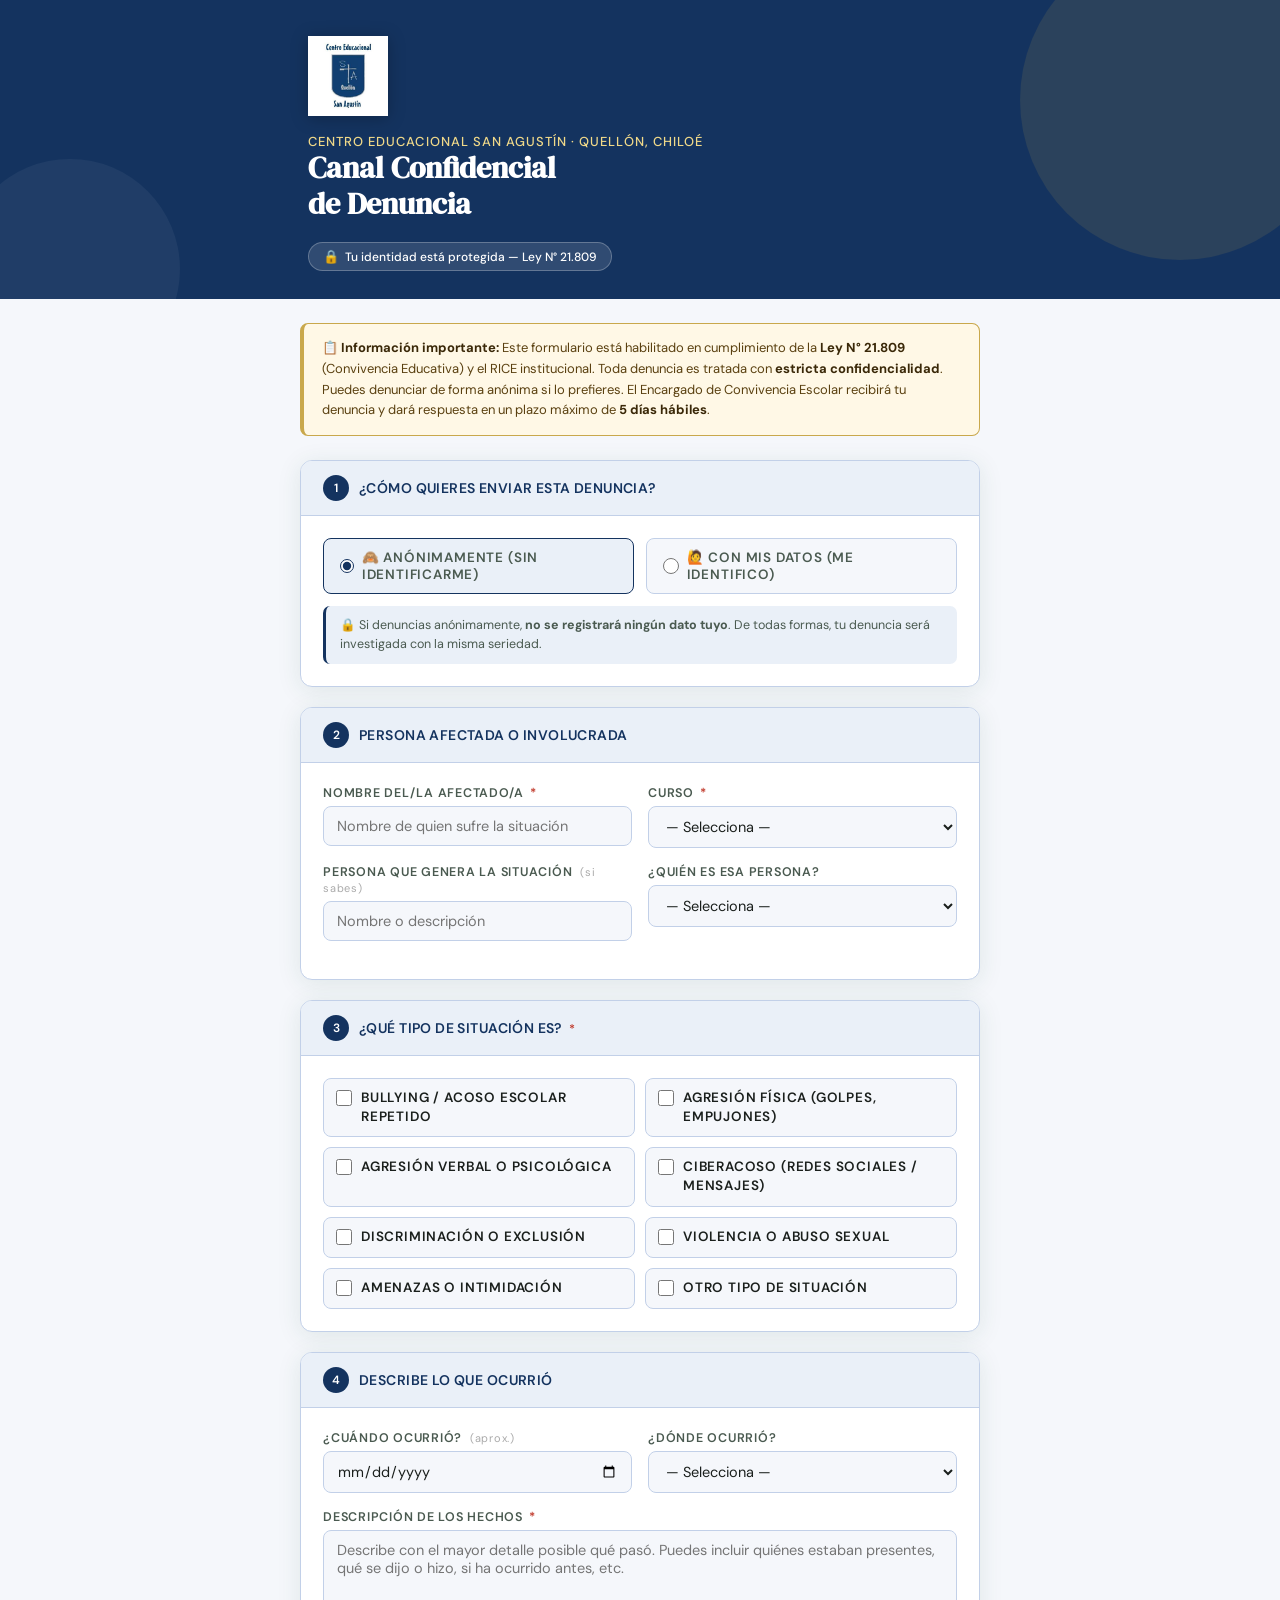
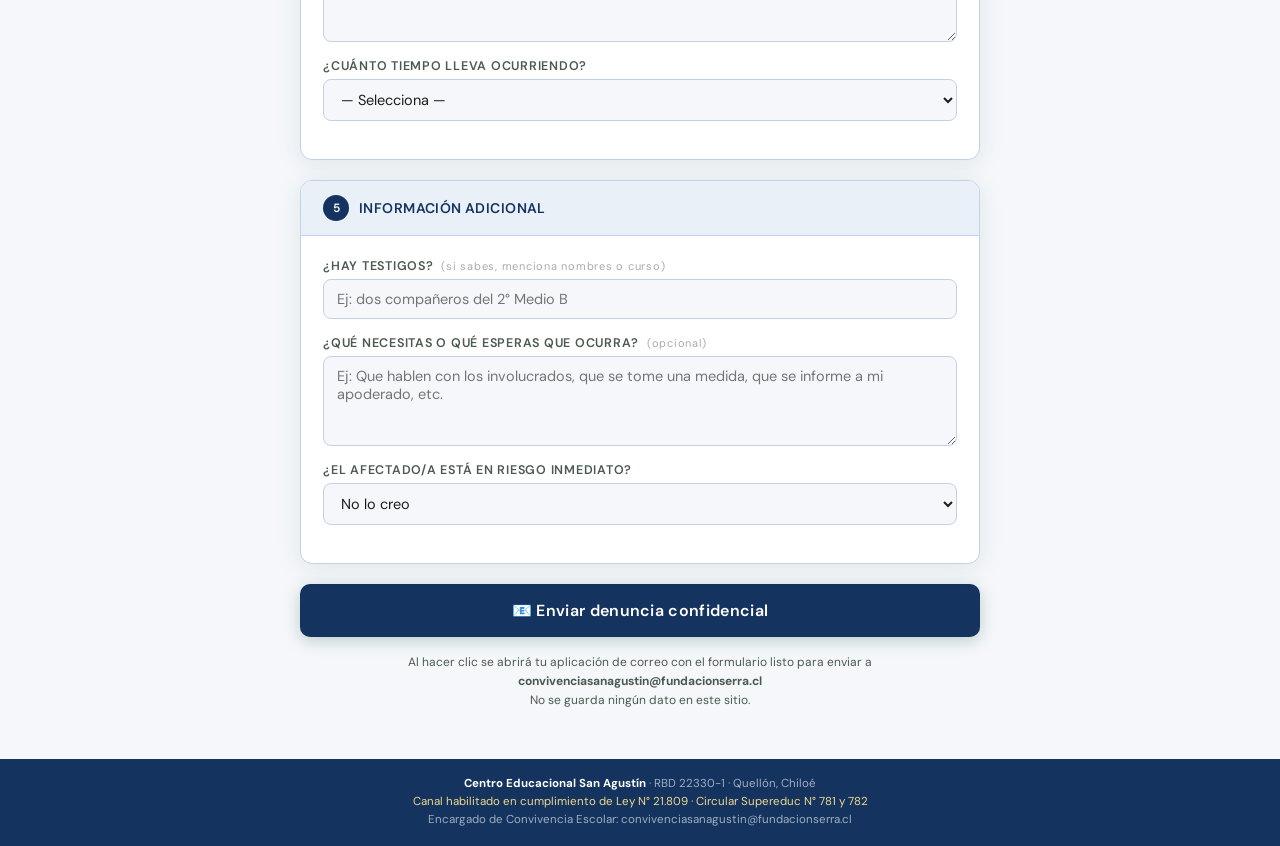
==== index.html @ ee1d260d "Rename canal denuncia sanagustin.html to index.html" ====
<!DOCTYPE html>
<html lang="es">
<head>
<meta charset="UTF-8">
<meta name="viewport" content="width=device-width, initial-scale=1.0">
<title>Canal Confidencial de Denuncia — C.E. San Agustín</title>
<link href="https://fonts.googleapis.com/css2?family=DM+Serif+Display:ital@0;1&family=DM+Sans:wght@300;400;500;600&display=swap" rel="stylesheet">
<style>
  :root {
    --verde: #14335f;
    --verde-claro: #1e4a85;
    --verde-suave: #eaf0f8;
    --dorado: #c9a84c;
    --dorado-claro: #f0d989;
    --texto: #1a1f1c;
    --texto-suave: #4a5a50;
    --borde: #c2d0e8;
    --fondo: #f5f7fb;
    --blanco: #ffffff;
    --rojo: #c0392b;
    --sombra: 0 4px 24px rgba(26,92,56,0.10);
  }

  *, *::before, *::after { box-sizing: border-box; margin: 0; padding: 0; }

  body {
    font-family: 'DM Sans', sans-serif;
    background: var(--fondo);
    color: var(--texto);
    min-height: 100vh;
    display: flex;
    flex-direction: column;
    align-items: center;
  }

  /* HEADER */
  .header {
    width: 100%;
    background: var(--verde);
    padding: 0;
    position: relative;
    overflow: hidden;
  }
  .header::before {
    content: '';
    position: absolute;
    right: -60px; top: -60px;
    width: 320px; height: 320px;
    border-radius: 50%;
    background: rgba(201,168,76,0.12);
    pointer-events: none;
  }
  .header::after {
    content: '';
    position: absolute;
    left: -40px; bottom: -80px;
    width: 220px; height: 220px;
    border-radius: 50%;
    background: rgba(255,255,255,0.05);
    pointer-events: none;
  }
  .header-inner {
    max-width: 720px;
    margin: 0 auto;
    padding: 36px 28px 28px;
    position: relative;
    z-index: 1;
  }

  .header h1 {
    font-family: 'DM Serif Display', serif;
    font-size: clamp(22px, 4vw, 30px);
    color: var(--blanco);
    line-height: 1.2;
    margin-bottom: 6px;
  }
  .header .subtitulo {
    color: var(--dorado-claro);
    font-size: 13px;
    font-weight: 500;
    letter-spacing: 0.08em;
    text-transform: uppercase;
  }
  .badge-confidencial {
    display: inline-flex;
    align-items: center;
    gap: 6px;
    background: rgba(255,255,255,0.12);
    border: 1px solid rgba(255,255,255,0.25);
    border-radius: 20px;
    padding: 5px 14px;
    font-size: 12px;
    color: var(--blanco);
    margin-top: 14px;
    font-weight: 500;
  }
  .badge-confidencial::before { content: '🔒'; font-size: 13px; }

  /* AVISO LEGAL */
  .aviso {
    max-width: 720px;
    width: 100%;
    margin: 24px auto 0;
    padding: 0 20px;
  }
  .aviso-box {
    background: #fff8e6;
    border: 1px solid var(--dorado);
    border-left: 4px solid var(--dorado);
    border-radius: 8px;
    padding: 14px 18px;
    font-size: 13px;
    color: #5a4010;
    line-height: 1.6;
  }
  .aviso-box strong { color: #3a2808; }

  /* FORM CONTAINER */
  .form-wrap {
    max-width: 720px;
    width: 100%;
    margin: 24px auto 48px;
    padding: 0 20px;
  }

  .section-card {
    background: var(--blanco);
    border-radius: 12px;
    border: 1px solid var(--borde);
    box-shadow: var(--sombra);
    margin-bottom: 20px;
    overflow: hidden;
    animation: fadeUp 0.4s ease both;
  }
  .section-card:nth-child(2) { animation-delay: 0.07s; }
  .section-card:nth-child(3) { animation-delay: 0.14s; }
  .section-card:nth-child(4) { animation-delay: 0.21s; }
  .section-card:nth-child(5) { animation-delay: 0.28s; }

  @keyframes fadeUp {
    from { opacity: 0; transform: translateY(16px); }
    to   { opacity: 1; transform: translateY(0); }
  }

  .section-header {
    background: var(--verde-suave);
    border-bottom: 1px solid var(--borde);
    padding: 14px 22px;
    display: flex;
    align-items: center;
    gap: 10px;
  }
  .section-num {
    width: 26px; height: 26px;
    background: var(--verde);
    color: white;
    border-radius: 50%;
    display: flex; align-items: center; justify-content: center;
    font-size: 12px;
    font-weight: 600;
    flex-shrink: 0;
  }
  .section-title {
    font-weight: 600;
    font-size: 14px;
    color: var(--verde);
    letter-spacing: 0.03em;
    text-transform: uppercase;
  }

  .section-body { padding: 22px; }

  .field-row {
    display: grid;
    grid-template-columns: 1fr 1fr;
    gap: 16px;
    margin-bottom: 16px;
  }
  .field-row.full { grid-template-columns: 1fr; }
  @media (max-width: 520px) {
    .field-row { grid-template-columns: 1fr; }
  }

  .field { display: flex; flex-direction: column; gap: 5px; }

  label {
    font-size: 12.5px;
    font-weight: 600;
    color: var(--texto-suave);
    text-transform: uppercase;
    letter-spacing: 0.06em;
  }
  label .req { color: var(--rojo); margin-left: 2px; }
  label .opc { color: #aaa; font-weight: 400; text-transform: none; font-size: 11px; margin-left: 4px; }

  input[type="text"],
  input[type="date"],
  select,
  textarea {
    font-family: 'DM Sans', sans-serif;
    font-size: 14.5px;
    border: 1.5px solid var(--borde);
    border-radius: 8px;
    padding: 10px 13px;
    color: var(--texto);
    background: var(--fondo);
    transition: border-color 0.2s, box-shadow 0.2s;
    outline: none;
    width: 100%;
  }
  input:focus, select:focus, textarea:focus {
    border-color: var(--verde-claro);
    box-shadow: 0 0 0 3px rgba(45,138,88,0.12);
    background: var(--blanco);
  }
  textarea { resize: vertical; min-height: 90px; }

  /* Checkboxes de tipo acoso */
  .check-grid {
    display: grid;
    grid-template-columns: 1fr 1fr;
    gap: 10px;
  }
  @media (max-width: 480px) { .check-grid { grid-template-columns: 1fr; } }

  .check-item {
    display: flex;
    align-items: flex-start;
    gap: 9px;
    cursor: pointer;
    background: var(--fondo);
    border: 1.5px solid var(--borde);
    border-radius: 8px;
    padding: 10px 12px;
    transition: border-color 0.2s, background 0.2s;
    font-size: 13.5px;
    color: var(--texto);
    line-height: 1.4;
  }
  .check-item:hover { border-color: var(--verde-claro); background: var(--verde-suave); }
  .check-item input[type="checkbox"] {
    width: 16px; height: 16px;
    margin-top: 1px;
    accent-color: var(--verde);
    flex-shrink: 0;
    cursor: pointer;
    border: none;
    padding: 0;
    background: none;
  }
  .check-item.checked {
    border-color: var(--verde);
    background: var(--verde-suave);
  }

  /* Radio buttons anonimato */
  .radio-group { display: flex; gap: 12px; flex-wrap: wrap; }
  .radio-item {
    display: flex; align-items: center; gap: 8px;
    cursor: pointer;
    background: var(--fondo);
    border: 1.5px solid var(--borde);
    border-radius: 8px;
    padding: 10px 16px;
    font-size: 13.5px;
    transition: all 0.2s;
    flex: 1; min-width: 140px;
  }
  .radio-item:hover { border-color: var(--verde-claro); background: var(--verde-suave); }
  .radio-item input[type="radio"] {
    accent-color: var(--verde);
    width: 16px; height: 16px;
    cursor: pointer;
    border: none; padding: 0; background: none;
  }
  .radio-item.selected { border-color: var(--verde); background: var(--verde-suave); }

  /* Campos opcionales denunciante */
  #bloque-identidad {
    overflow: hidden;
    transition: max-height 0.35s ease, opacity 0.3s;
    max-height: 0;
    opacity: 0;
  }
  #bloque-identidad.visible {
    max-height: 300px;
    opacity: 1;
  }

  /* Nota anonimato */
  .nota-anonimo {
    font-size: 12.5px;
    color: var(--texto-suave);
    background: var(--verde-suave);
    border-radius: 7px;
    padding: 10px 14px;
    margin-top: 12px;
    line-height: 1.5;
    border-left: 3px solid var(--verde);
  }

  /* BOTÓN ENVIAR */
  .btn-enviar {
    width: 100%;
    background: var(--verde);
    color: var(--blanco);
    border: none;
    border-radius: 10px;
    padding: 16px 24px;
    font-family: 'DM Sans', sans-serif;
    font-size: 16px;
    font-weight: 600;
    cursor: pointer;
    display: flex;
    align-items: center;
    justify-content: center;
    gap: 10px;
    transition: background 0.2s, transform 0.1s, box-shadow 0.2s;
    box-shadow: 0 4px 16px rgba(26,92,56,0.25);
    letter-spacing: 0.02em;
    margin-bottom: 16px;
  }
  .btn-enviar:hover {
    background: var(--verde-claro);
    box-shadow: 0 6px 20px rgba(26,92,56,0.35);
    transform: translateY(-1px);
  }
  .btn-enviar:active { transform: translateY(0); }

  .nota-envio {
    font-size: 12px;
    color: var(--texto-suave);
    text-align: center;
    line-height: 1.6;
    padding: 0 8px;
  }

  /* CONFIRMACIÓN */
  #confirmacion {
    display: none;
    background: var(--blanco);
    border-radius: 12px;
    border: 1px solid var(--borde);
    box-shadow: var(--sombra);
    padding: 36px 28px;
    text-align: center;
    margin-bottom: 20px;
  }
  #confirmacion .icono-ok {
    font-size: 48px;
    margin-bottom: 16px;
    display: block;
  }
  #confirmacion h2 {
    font-family: 'DM Serif Display', serif;
    font-size: 22px;
    color: var(--verde);
    margin-bottom: 10px;
  }
  #confirmacion p {
    font-size: 14px;
    color: var(--texto-suave);
    line-height: 1.7;
    max-width: 480px;
    margin: 0 auto 20px;
  }
  .btn-nueva {
    background: var(--verde-suave);
    color: var(--verde);
    border: 1.5px solid var(--verde);
    border-radius: 8px;
    padding: 10px 24px;
    font-family: 'DM Sans', sans-serif;
    font-size: 14px;
    font-weight: 600;
    cursor: pointer;
    transition: all 0.2s;
  }
  .btn-nueva:hover { background: var(--verde); color: white; }

  /* FOOTER */
  footer {
    width: 100%;
    background: var(--verde);
    color: rgba(255,255,255,0.6);
    font-size: 11.5px;
    text-align: center;
    padding: 16px 20px;
    line-height: 1.6;
    margin-top: auto;
  }
  footer span { color: var(--dorado-claro); }

  /* ERROR inline */
  .error-msg {
    font-size: 12px;
    color: var(--rojo);
    margin-top: 3px;
    display: none;
  }
  .field.invalid input,
  .field.invalid textarea,
  .field.invalid select {
    border-color: var(--rojo);
  }
  .field.invalid .error-msg { display: block; }
</style>
</head>
<body>

<!-- HEADER -->
<header class="header">
  <div class="header-inner">
    <img src="[data-uri]" alt="Logo C.E. San Agustín" style="width:80px;height:80px;object-fit:contain;margin-bottom:12px;filter:drop-shadow(0 2px 8px rgba(0,0,0,0.25));">
    <div class="subtitulo">Centro Educacional San Agustín · Quellón, Chiloé</div>
    <h1>Canal Confidencial<br>de Denuncia</h1>
    <div class="badge-confidencial">Tu identidad está protegida — Ley N° 21.809</div>
  </div>
</header>

<!-- AVISO LEGAL -->
<div class="aviso">
  <div class="aviso-box">
    <strong>📋 Información importante:</strong> Este formulario está habilitado en cumplimiento de la <strong>Ley N° 21.809</strong> (Convivencia Educativa) y el RICE institucional. Toda denuncia es tratada con <strong>estricta confidencialidad</strong>. Puedes denunciar de forma anónima si lo prefieres. El Encargado de Convivencia Escolar recibirá tu denuncia y dará respuesta en un plazo máximo de <strong>5 días hábiles</strong>.
  </div>
</div>

<!-- FORMULARIO -->
<div class="form-wrap">
  <div id="formulario-container">

    <!-- SECCIÓN 1: ¿QUIÉN REPORTA? -->
    <div class="section-card">
      <div class="section-header">
        <div class="section-num">1</div>
        <div class="section-title">¿Cómo quieres enviar esta denuncia?</div>
      </div>
      <div class="section-body">
        <div class="radio-group" id="radio-anonimo">
          <label class="radio-item" id="lbl-anonimo">
            <input type="radio" name="anonimo" value="anonimo" checked onchange="toggleIdentidad(this)">
            🙈 Anónimamente (sin identificarme)
          </label>
          <label class="radio-item" id="lbl-identificado">
            <input type="radio" name="anonimo" value="identificado" onchange="toggleIdentidad(this)">
            🙋 Con mis datos (me identifico)
          </label>
        </div>

        <div id="bloque-identidad">
          <div style="height:14px"></div>
          <div class="field-row">
            <div class="field" id="f-nombre">
              <label>Nombre completo <span class="opc">(opcional)</span></label>
              <input type="text" id="nombre" placeholder="Tu nombre y apellido">
            </div>
            <div class="field" id="f-curso">
              <label>Curso <span class="opc">(opcional)</span></label>
              <input type="text" id="curso-denunciante" placeholder="Ej: 2° Medio A">
            </div>
          </div>
          <div class="field-row full">
            <div class="field">
              <label>Correo electrónico <span class="opc">(para recibir respuesta)</span></label>
              <input type="text" id="correo" placeholder="tu.correo@gmail.com">
            </div>
          </div>
        </div>

        <div class="nota-anonimo">
          🔒 Si denuncias anónimamente, <strong>no se registrará ningún dato tuyo</strong>. De todas formas, tu denuncia será investigada con la misma seriedad.
        </div>
      </div>
    </div>

    <!-- SECCIÓN 2: ¿QUIÉN ES AFECTADO? -->
    <div class="section-card">
      <div class="section-header">
        <div class="section-num">2</div>
        <div class="section-title">Persona afectada o involucrada</div>
      </div>
      <div class="section-body">
        <div class="field-row">
          <div class="field" id="f-afectado-nombre">
            <label>Nombre del/la afectado/a <span class="req">*</span></label>
            <input type="text" id="afectado-nombre" placeholder="Nombre de quien sufre la situación">
            <span class="error-msg">Por favor indica el nombre del/la afectado/a.</span>
          </div>
          <div class="field" id="f-afectado-curso">
            <label>Curso <span class="req">*</span></label>
            <select id="afectado-curso">
              <option value="">— Selecciona —</option>
              <optgroup label="Educación Parvularia">
                <option>Pre Kinder</option>
                <option>Kinder</option>
              </optgroup>
              <optgroup label="Enseñanza Básica">
                <option>1° Básico</option>
                <option>2° Básico</option>
                <option>3° Básico</option>
                <option>4° Básico</option>
                <option>5° Básico</option>
                <option>6° Básico</option>
                <option>7° Básico</option>
                <option>8° Básico</option>
              </optgroup>
              <optgroup label="Enseñanza Media">
                <option>1° Medio</option>
                <option>2° Medio</option>
                <option>3° Medio</option>
                <option>4° Medio</option>
              </optgroup>
              <option>No sé / Prefiero no decir</option>
            </select>
            <span class="error-msg">Selecciona un curso.</span>
          </div>
        </div>
        <div class="field-row">
          <div class="field" id="f-agresor">
            <label>Persona que genera la situación <span class="opc">(si sabes)</span></label>
            <input type="text" id="agresor" placeholder="Nombre o descripción">
          </div>
          <div class="field">
            <label>¿Quién es esa persona?</label>
            <select id="tipo-agresor">
              <option value="">— Selecciona —</option>
              <option>Estudiante del mismo curso</option>
              <option>Estudiante de otro curso</option>
              <option>Adulto del establecimiento</option>
              <option>Persona externa al colegio</option>
              <option>No sé / Prefiero no decir</option>
            </select>
          </div>
        </div>
      </div>
    </div>

    <!-- SECCIÓN 3: TIPO DE SITUACIÓN -->
    <div class="section-card">
      <div class="section-header">
        <div class="section-num">3</div>
        <div class="section-title">¿Qué tipo de situación es? <span style="color:var(--rojo);font-size:12px;margin-left:4px;">*</span></div>
      </div>
      <div class="section-body">
        <div class="check-grid" id="check-tipos">
          <label class="check-item">
            <input type="checkbox" name="tipo" value="Bullying / Acoso escolar repetido"> Bullying / Acoso escolar repetido
          </label>
          <label class="check-item">
            <input type="checkbox" name="tipo" value="Agresión física (golpes, empujones)"> Agresión física (golpes, empujones)
          </label>
          <label class="check-item">
            <input type="checkbox" name="tipo" value="Agresión verbal o psicológica"> Agresión verbal o psicológica
          </label>
          <label class="check-item">
            <input type="checkbox" name="tipo" value="Ciberacoso (por redes sociales o mensajes)"> Ciberacoso (redes sociales / mensajes)
          </label>
          <label class="check-item">
            <input type="checkbox" name="tipo" value="Discriminación o exclusión"> Discriminación o exclusión
          </label>
          <label class="check-item">
            <input type="checkbox" name="tipo" value="Violencia o abuso sexual"> Violencia o abuso sexual
          </label>
          <label class="check-item">
            <input type="checkbox" name="tipo" value="Amenazas o intimidación"> Amenazas o intimidación
          </label>
          <label class="check-item">
            <input type="checkbox" name="tipo" value="Otro tipo de situación"> Otro tipo de situación
          </label>
        </div>
        <div id="error-tipo" style="font-size:12px;color:var(--rojo);margin-top:10px;display:none;">Selecciona al menos una situación.</div>
      </div>
    </div>

    <!-- SECCIÓN 4: DESCRIPCIÓN -->
    <div class="section-card">
      <div class="section-header">
        <div class="section-num">4</div>
        <div class="section-title">Describe lo que ocurrió</div>
      </div>
      <div class="section-body">
        <div class="field-row">
          <div class="field" id="f-fecha">
            <label>¿Cuándo ocurrió? <span class="opc">(aprox.)</span></label>
            <input type="date" id="fecha-hecho">
          </div>
          <div class="field">
            <label>¿Dónde ocurrió?</label>
            <select id="lugar">
              <option value="">— Selecciona —</option>
              <option>Sala de clases</option>
              <option>Patio / recreo</option>
              <option>Baños</option>
              <option>Pasillo</option>
              <option>Fuera del colegio</option>
              <option>En línea / redes sociales</option>
              <option>Otro lugar</option>
            </select>
          </div>
        </div>
        <div class="field-row full">
          <div class="field" id="f-descripcion">
            <label>Descripción de los hechos <span class="req">*</span></label>
            <textarea id="descripcion" rows="5" placeholder="Describe con el mayor detalle posible qué pasó. Puedes incluir quiénes estaban presentes, qué se dijo o hizo, si ha ocurrido antes, etc."></textarea>
            <span class="error-msg">Por favor describe brevemente lo que ocurrió.</span>
          </div>
        </div>
        <div class="field-row full">
          <div class="field">
            <label>¿Cuánto tiempo lleva ocurriendo?</label>
            <select id="frecuencia">
              <option value="">— Selecciona —</option>
              <option>Es la primera vez que ocurre</option>
              <option>Ha ocurrido algunas veces</option>
              <option>Ocurre frecuentemente (semanas)</option>
              <option>Lleva meses ocurriendo</option>
              <option>No sé con exactitud</option>
            </select>
          </div>
        </div>
      </div>
    </div>

    <!-- SECCIÓN 5: TESTIGOS Y EVIDENCIAS -->
    <div class="section-card">
      <div class="section-header">
        <div class="section-num">5</div>
        <div class="section-title">Información adicional</div>
      </div>
      <div class="section-body">
        <div class="field-row full">
          <div class="field">
            <label>¿Hay testigos? <span class="opc">(si sabes, menciona nombres o curso)</span></label>
            <input type="text" id="testigos" placeholder="Ej: dos compañeros del 2° Medio B">
          </div>
        </div>
        <div class="field-row full">
          <div class="field">
            <label>¿Qué necesitas o qué esperas que ocurra? <span class="opc">(opcional)</span></label>
            <textarea id="solicitud" rows="3" placeholder="Ej: Que hablen con los involucrados, que se tome una medida, que se informe a mi apoderado, etc."></textarea>
          </div>
        </div>
        <div class="field-row full">
          <div class="field">
            <label>¿El afectado/a está en riesgo inmediato?</label>
            <select id="riesgo">
              <option value="No lo creo">No lo creo</option>
              <option value="No estoy seguro/a">No estoy seguro/a</option>
              <option value="Sí, creo que sí">Sí, creo que está en riesgo</option>
            </select>
          </div>
        </div>
      </div>
    </div>

    <!-- BOTÓN ENVIAR -->
    <button class="btn-enviar" onclick="enviarDenuncia()">
      📧 Enviar denuncia confidencial
    </button>
    <p class="nota-envio">
      Al hacer clic se abrirá tu aplicación de correo con el formulario listo para enviar a<br>
      <strong>convivenciasanagustin@fundacionserra.cl</strong><br>
      No se guarda ningún dato en este sitio.
    </p>

  </div><!-- /formulario-container -->

  <!-- CONFIRMACIÓN -->
  <div id="confirmacion">
    <span class="icono-ok">✅</span>
    <h2>¡Tu denuncia está lista para enviar!</h2>
    <p>
      Se abrió tu correo con la denuncia preparada. Solo debes hacer clic en <strong>Enviar</strong> en tu aplicación de correo.<br><br>
      El Encargado de Convivencia Escolar la recibirá de forma confidencial y dará respuesta en un plazo de <strong>5 días hábiles</strong>.<br><br>
      Si la situación es urgente, acude directamente a la Dirección o llama al número de emergencias del establecimiento.
    </p>
    <button class="btn-nueva" onclick="nuevaDenuncia()">Enviar otra denuncia</button>
  </div>

</div><!-- /form-wrap -->

<footer>
  <strong style="color:white">Centro Educacional San Agustín</strong> · RBD 22330-1 · Quellón, Chiloé<br>
  <span>Canal habilitado en cumplimiento de Ley N° 21.809 · Circular Supereduc N° 781 y 782</span><br>
  Encargado de Convivencia Escolar: convivenciasanagustin@fundacionserra.cl
</footer>

<script>
  // Toggle checkboxes visual
  document.querySelectorAll('.check-item').forEach(item => {
    item.addEventListener('change', () => {
      item.classList.toggle('checked', item.querySelector('input').checked);
    });
  });

  // Toggle radio visual
  document.querySelectorAll('.radio-item').forEach(item => {
    item.querySelector('input').addEventListener('change', () => {
      document.querySelectorAll('.radio-item').forEach(r => r.classList.remove('selected'));
      item.classList.add('selected');
    });
  });
  document.getElementById('lbl-anonimo').classList.add('selected');

  function toggleIdentidad(radio) {
    const bloque = document.getElementById('bloque-identidad');
    if (radio.value === 'identificado') {
      bloque.classList.add('visible');
    } else {
      bloque.classList.remove('visible');
    }
  }

  function validar() {
    let ok = true;

    // Afectado nombre
    const fn = document.getElementById('f-afectado-nombre');
    const vn = document.getElementById('afectado-nombre').value.trim();
    fn.classList.toggle('invalid', !vn);
    if (!vn) ok = false;

    // Afectado curso
    const fc = document.getElementById('f-afectado-curso');
    const vc = document.getElementById('afectado-curso').value;
    fc.classList.toggle('invalid', !vc);
    if (!vc) ok = false;

    // Tipo (al menos uno)
    const tipos = Array.from(document.querySelectorAll('input[name="tipo"]:checked'));
    const errTipo = document.getElementById('error-tipo');
    if (tipos.length === 0) {
      errTipo.style.display = 'block';
      ok = false;
    } else {
      errTipo.style.display = 'none';
    }

    // Descripción
    const fd = document.getElementById('f-descripcion');
    const vd = document.getElementById('descripcion').value.trim();
    fd.classList.toggle('invalid', !vd);
    if (!vd) ok = false;

    return ok;
  }

  function enviarDenuncia() {
    if (!validar()) {
      document.querySelector('.field.invalid, #error-tipo')?.scrollIntoView({behavior:'smooth', block:'center'});
      return;
    }

    const anonimo = document.querySelector('input[name="anonimo"]:checked').value === 'anonimo';
    const nombre = document.getElementById('nombre').value.trim();
    const cursoDen = document.getElementById('curso-denunciante').value.trim();
    const correo = document.getElementById('correo').value.trim();

    const afectadoNombre = document.getElementById('afectado-nombre').value.trim();
    const afectadoCurso  = document.getElementById('afectado-curso').value;
    const agresor        = document.getElementById('agresor').value.trim() || 'No especificado';
    const tipoAgresor    = document.getElementById('tipo-agresor').value || 'No especificado';

    const tipos = Array.from(document.querySelectorAll('input[name="tipo"]:checked')).map(c => c.value);
    const fechaHecho  = document.getElementById('fecha-hecho').value;
    const lugar       = document.getElementById('lugar').value || 'No especificado';
    const descripcion = document.getElementById('descripcion').value.trim();
    const frecuencia  = document.getElementById('frecuencia').value || 'No especificado';
    const testigos    = document.getElementById('testigos').value.trim() || 'No indicado';
    const solicitud   = document.getElementById('solicitud').value.trim() || 'No especificado';
    const riesgo      = document.getElementById('riesgo').value;

    const hoy = new Date().toLocaleDateString('es-CL', {day:'2-digit', month:'2-digit', year:'numeric'});

    let denunciante = anonimo
      ? 'ANÓNIMO (sin identificación)'
      : `${nombre || 'No indicado'}${cursoDen ? ' — Curso: ' + cursoDen : ''}${correo ? ' — Correo respuesta: ' + correo : ''}`;

    const cuerpo = `
FORMULARIO CONFIDENCIAL DE DENUNCIA
Centro Educacional San Agustín — Canal Ley N° 21.809
Fecha de envío: ${hoy}
═══════════════════════════════════════════════════

■ DENUNCIANTE
${denunciante}

■ PERSONA AFECTADA
Nombre: ${afectadoNombre}
Curso: ${afectadoCurso}

■ PERSONA GENERADORA DE LA SITUACIÓN
Nombre o descripción: ${agresor}
Rol en el establecimiento: ${tipoAgresor}

■ TIPO DE SITUACIÓN DENUNCIADA
${tipos.map(t => '• ' + t).join('\n')}

■ DESCRIPCIÓN DE LOS HECHOS
Fecha aproximada: ${fechaHecho || 'No especificada'}
Lugar: ${lugar}
Frecuencia: ${frecuencia}

${descripcion}

■ TESTIGOS
${testigos}

■ SOLICITUD DEL/LA DENUNCIANTE
${solicitud}

■ NIVEL DE RIESGO PERCIBIDO
${riesgo}

═══════════════════════════════════════════════════
Este formulario fue generado mediante el Canal Confidencial de Denuncia
del Centro Educacional San Agustín (RBD 22330-1), habilitado en 
cumplimiento de la Ley N° 21.809 y el RICE institucional.
    `.trim();

    const asunto = encodeURIComponent('Denuncia Confidencial — C.E. San Agustín — ' + hoy);
    const body = encodeURIComponent(cuerpo);
    const mailto = `mailto:convivenciasanagustin@fundacionserra.cl?subject=${asunto}&body=${body}`;

    // Método robusto: enlace temporal con click programático
    const enlace = document.createElement('a');
    enlace.href = mailto;
    enlace.style.display = 'none';
    document.body.appendChild(enlace);
    enlace.click();
    setTimeout(() => document.body.removeChild(enlace), 500);

    setTimeout(() => {
      document.getElementById('formulario-container').style.display = 'none';
      document.getElementById('confirmacion').style.display = 'block';
      document.getElementById('confirmacion').scrollIntoView({behavior:'smooth'});
    }, 800);
  }

  function nuevaDenuncia() {
    document.getElementById('confirmacion').style.display = 'none';
    document.getElementById('formulario-container').style.display = 'block';
    document.querySelectorAll('input[type=text], textarea').forEach(el => el.value = '');
    document.querySelectorAll('select').forEach(el => el.selectedIndex = 0);
    document.querySelectorAll('input[type=checkbox]').forEach(el => el.checked = false);
    document.querySelectorAll('.check-item').forEach(el => el.classList.remove('checked'));
    document.querySelector('input[name="anonimo"][value="anonimo"]').checked = true;
    document.getElementById('bloque-identidad').classList.remove('visible');
    window.scrollTo({top:0, behavior:'smooth'});
  }
</script>
</body>
</html>
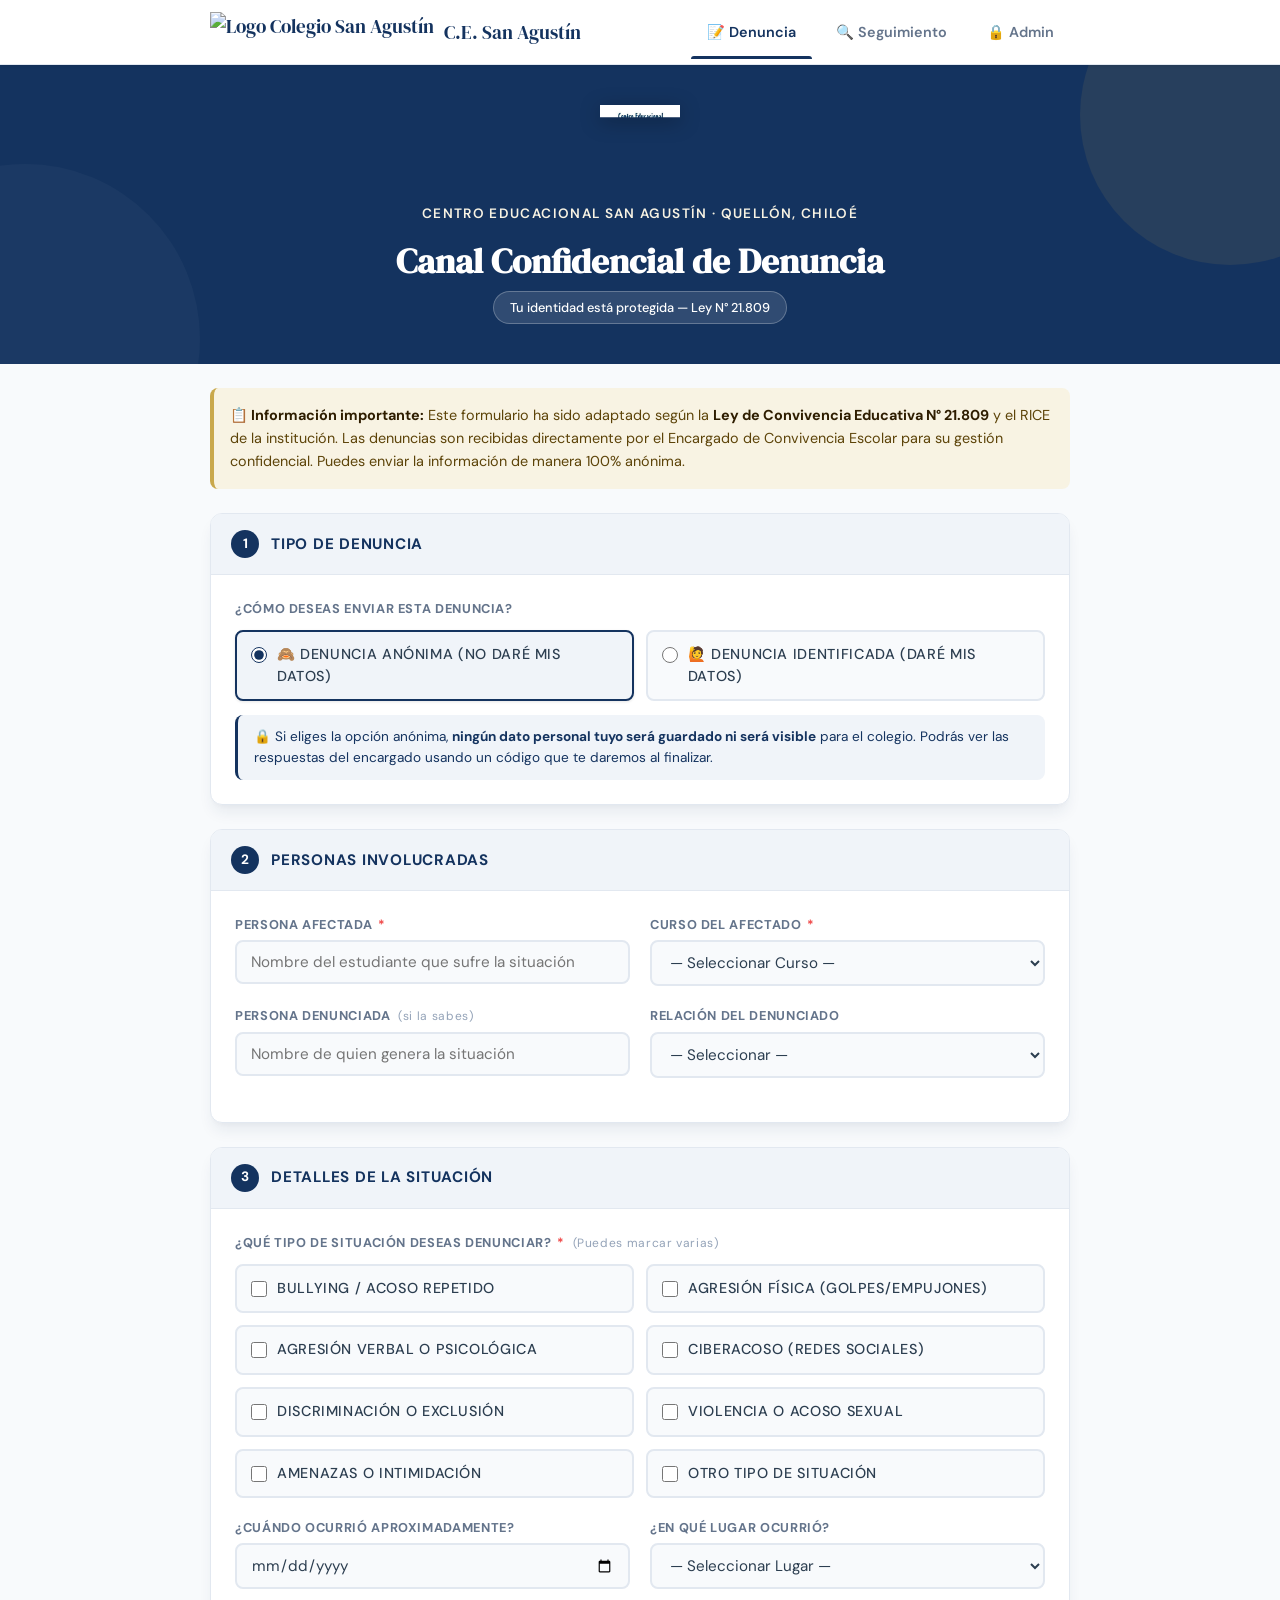
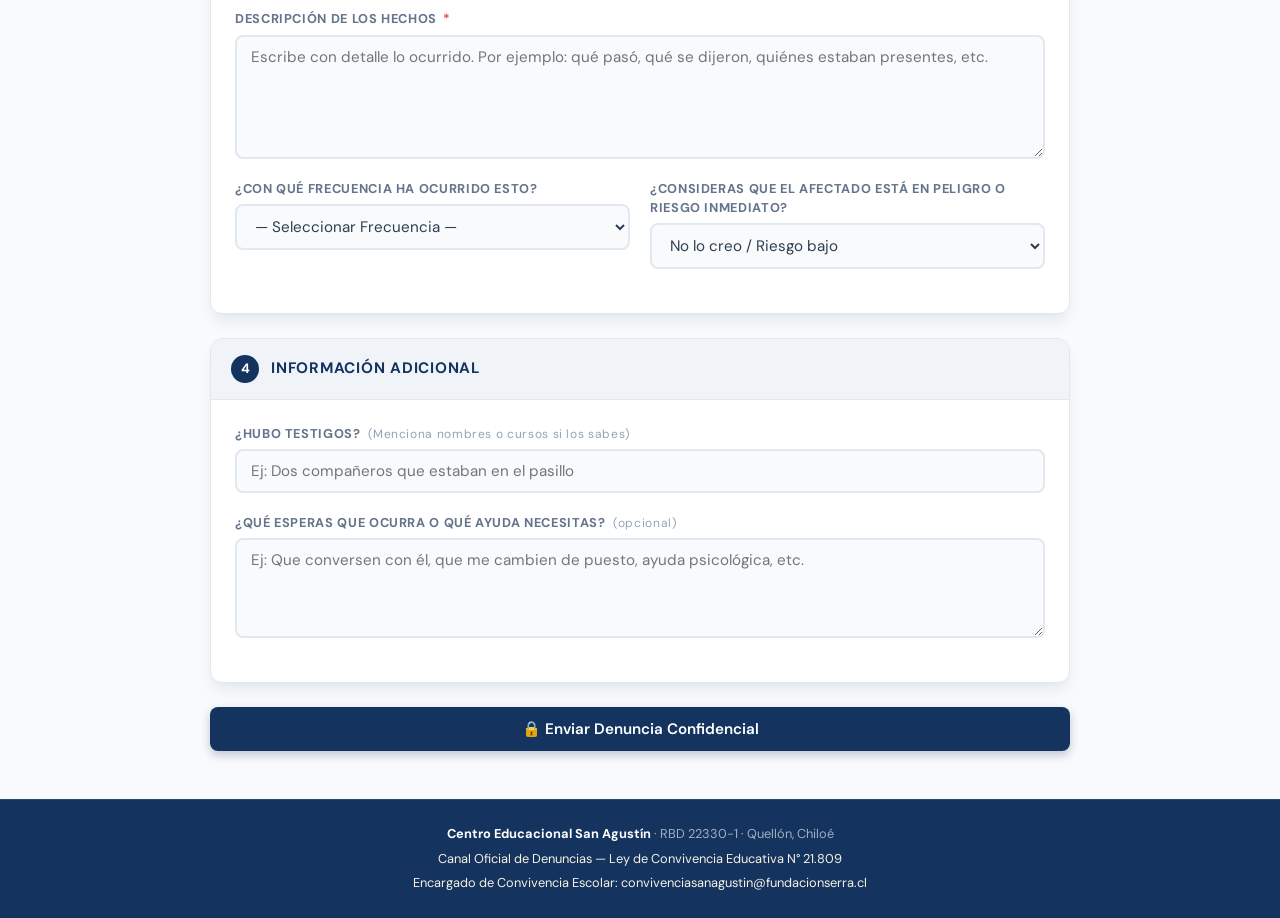
==== commit 7a21e148: "Actualización canal de denuncia confidencial" ====
--- a/index.html
+++ b/index.html
@@ -1,853 +1,444 @@
 <!DOCTYPE html>
 <html lang="es">
 <head>
-<meta charset="UTF-8">
-<meta name="viewport" content="width=device-width, initial-scale=1.0">
-<title>Canal Confidencial de Denuncia — C.E. San Agustín</title>
-<link href="https://fonts.googleapis.com/css2?family=DM+Serif+Display:ital@0;1&family=DM+Sans:wght@300;400;500;600&display=swap" rel="stylesheet">
-<style>
-  :root {
-    --verde: #14335f;
-    --verde-claro: #1e4a85;
-    --verde-suave: #eaf0f8;
-    --dorado: #c9a84c;
-    --dorado-claro: #f0d989;
-    --texto: #1a1f1c;
-    --texto-suave: #4a5a50;
-    --borde: #c2d0e8;
-    --fondo: #f5f7fb;
-    --blanco: #ffffff;
-    --rojo: #c0392b;
-    --sombra: 0 4px 24px rgba(26,92,56,0.10);
-  }
-
-  *, *::before, *::after { box-sizing: border-box; margin: 0; padding: 0; }
-
-  body {
-    font-family: 'DM Sans', sans-serif;
-    background: var(--fondo);
-    color: var(--texto);
-    min-height: 100vh;
-    display: flex;
-    flex-direction: column;
-    align-items: center;
-  }
-
-  /* HEADER */
-  .header {
-    width: 100%;
-    background: var(--verde);
-    padding: 0;
-    position: relative;
-    overflow: hidden;
-  }
-  .header::before {
-    content: '';
-    position: absolute;
-    right: -60px; top: -60px;
-    width: 320px; height: 320px;
-    border-radius: 50%;
-    background: rgba(201,168,76,0.12);
-    pointer-events: none;
-  }
-  .header::after {
-    content: '';
-    position: absolute;
-    left: -40px; bottom: -80px;
-    width: 220px; height: 220px;
-    border-radius: 50%;
-    background: rgba(255,255,255,0.05);
-    pointer-events: none;
-  }
-  .header-inner {
-    max-width: 720px;
-    margin: 0 auto;
-    padding: 36px 28px 28px;
-    position: relative;
-    z-index: 1;
-  }
-
-  .header h1 {
-    font-family: 'DM Serif Display', serif;
-    font-size: clamp(22px, 4vw, 30px);
-    color: var(--blanco);
-    line-height: 1.2;
-    margin-bottom: 6px;
-  }
-  .header .subtitulo {
-    color: var(--dorado-claro);
-    font-size: 13px;
-    font-weight: 500;
-    letter-spacing: 0.08em;
-    text-transform: uppercase;
-  }
-  .badge-confidencial {
-    display: inline-flex;
-    align-items: center;
-    gap: 6px;
-    background: rgba(255,255,255,0.12);
-    border: 1px solid rgba(255,255,255,0.25);
-    border-radius: 20px;
-    padding: 5px 14px;
-    font-size: 12px;
-    color: var(--blanco);
-    margin-top: 14px;
-    font-weight: 500;
-  }
-  .badge-confidencial::before { content: '🔒'; font-size: 13px; }
-
-  /* AVISO LEGAL */
-  .aviso {
-    max-width: 720px;
-    width: 100%;
-    margin: 24px auto 0;
-    padding: 0 20px;
-  }
-  .aviso-box {
-    background: #fff8e6;
-    border: 1px solid var(--dorado);
-    border-left: 4px solid var(--dorado);
-    border-radius: 8px;
-    padding: 14px 18px;
-    font-size: 13px;
-    color: #5a4010;
-    line-height: 1.6;
-  }
-  .aviso-box strong { color: #3a2808; }
-
-  /* FORM CONTAINER */
-  .form-wrap {
-    max-width: 720px;
-    width: 100%;
-    margin: 24px auto 48px;
-    padding: 0 20px;
-  }
-
-  .section-card {
-    background: var(--blanco);
-    border-radius: 12px;
-    border: 1px solid var(--borde);
-    box-shadow: var(--sombra);
-    margin-bottom: 20px;
-    overflow: hidden;
-    animation: fadeUp 0.4s ease both;
-  }
-  .section-card:nth-child(2) { animation-delay: 0.07s; }
-  .section-card:nth-child(3) { animation-delay: 0.14s; }
-  .section-card:nth-child(4) { animation-delay: 0.21s; }
-  .section-card:nth-child(5) { animation-delay: 0.28s; }
-
-  @keyframes fadeUp {
-    from { opacity: 0; transform: translateY(16px); }
-    to   { opacity: 1; transform: translateY(0); }
-  }
-
-  .section-header {
-    background: var(--verde-suave);
-    border-bottom: 1px solid var(--borde);
-    padding: 14px 22px;
-    display: flex;
-    align-items: center;
-    gap: 10px;
-  }
-  .section-num {
-    width: 26px; height: 26px;
-    background: var(--verde);
-    color: white;
-    border-radius: 50%;
-    display: flex; align-items: center; justify-content: center;
-    font-size: 12px;
-    font-weight: 600;
-    flex-shrink: 0;
-  }
-  .section-title {
-    font-weight: 600;
-    font-size: 14px;
-    color: var(--verde);
-    letter-spacing: 0.03em;
-    text-transform: uppercase;
-  }
-
-  .section-body { padding: 22px; }
-
-  .field-row {
-    display: grid;
-    grid-template-columns: 1fr 1fr;
-    gap: 16px;
-    margin-bottom: 16px;
-  }
-  .field-row.full { grid-template-columns: 1fr; }
-  @media (max-width: 520px) {
-    .field-row { grid-template-columns: 1fr; }
-  }
-
-  .field { display: flex; flex-direction: column; gap: 5px; }
-
-  label {
-    font-size: 12.5px;
-    font-weight: 600;
-    color: var(--texto-suave);
-    text-transform: uppercase;
-    letter-spacing: 0.06em;
-  }
-  label .req { color: var(--rojo); margin-left: 2px; }
-  label .opc { color: #aaa; font-weight: 400; text-transform: none; font-size: 11px; margin-left: 4px; }
-
-  input[type="text"],
-  input[type="date"],
-  select,
-  textarea {
-    font-family: 'DM Sans', sans-serif;
-    font-size: 14.5px;
-    border: 1.5px solid var(--borde);
-    border-radius: 8px;
-    padding: 10px 13px;
-    color: var(--texto);
-    background: var(--fondo);
-    transition: border-color 0.2s, box-shadow 0.2s;
-    outline: none;
-    width: 100%;
-  }
-  input:focus, select:focus, textarea:focus {
-    border-color: var(--verde-claro);
-    box-shadow: 0 0 0 3px rgba(45,138,88,0.12);
-    background: var(--blanco);
-  }
-  textarea { resize: vertical; min-height: 90px; }
-
-  /* Checkboxes de tipo acoso */
-  .check-grid {
-    display: grid;
-    grid-template-columns: 1fr 1fr;
-    gap: 10px;
-  }
-  @media (max-width: 480px) { .check-grid { grid-template-columns: 1fr; } }
-
-  .check-item {
-    display: flex;
-    align-items: flex-start;
-    gap: 9px;
-    cursor: pointer;
-    background: var(--fondo);
-    border: 1.5px solid var(--borde);
-    border-radius: 8px;
-    padding: 10px 12px;
-    transition: border-color 0.2s, background 0.2s;
-    font-size: 13.5px;
-    color: var(--texto);
-    line-height: 1.4;
-  }
-  .check-item:hover { border-color: var(--verde-claro); background: var(--verde-suave); }
-  .check-item input[type="checkbox"] {
-    width: 16px; height: 16px;
-    margin-top: 1px;
-    accent-color: var(--verde);
-    flex-shrink: 0;
-    cursor: pointer;
-    border: none;
-    padding: 0;
-    background: none;
-  }
-  .check-item.checked {
-    border-color: var(--verde);
-    background: var(--verde-suave);
-  }
-
-  /* Radio buttons anonimato */
-  .radio-group { display: flex; gap: 12px; flex-wrap: wrap; }
-  .radio-item {
-    display: flex; align-items: center; gap: 8px;
-    cursor: pointer;
-    background: var(--fondo);
-    border: 1.5px solid var(--borde);
-    border-radius: 8px;
-    padding: 10px 16px;
-    font-size: 13.5px;
-    transition: all 0.2s;
-    flex: 1; min-width: 140px;
-  }
-  .radio-item:hover { border-color: var(--verde-claro); background: var(--verde-suave); }
-  .radio-item input[type="radio"] {
-    accent-color: var(--verde);
-    width: 16px; height: 16px;
-    cursor: pointer;
-    border: none; padding: 0; background: none;
-  }
-  .radio-item.selected { border-color: var(--verde); background: var(--verde-suave); }
-
-  /* Campos opcionales denunciante */
-  #bloque-identidad {
-    overflow: hidden;
-    transition: max-height 0.35s ease, opacity 0.3s;
-    max-height: 0;
-    opacity: 0;
-  }
-  #bloque-identidad.visible {
-    max-height: 300px;
-    opacity: 1;
-  }
-
-  /* Nota anonimato */
-  .nota-anonimo {
-    font-size: 12.5px;
-    color: var(--texto-suave);
-    background: var(--verde-suave);
-    border-radius: 7px;
-    padding: 10px 14px;
-    margin-top: 12px;
-    line-height: 1.5;
-    border-left: 3px solid var(--verde);
-  }
-
-  /* BOTÓN ENVIAR */
-  .btn-enviar {
-    width: 100%;
-    background: var(--verde);
-    color: var(--blanco);
-    border: none;
-    border-radius: 10px;
-    padding: 16px 24px;
-    font-family: 'DM Sans', sans-serif;
-    font-size: 16px;
-    font-weight: 600;
-    cursor: pointer;
-    display: flex;
-    align-items: center;
-    justify-content: center;
-    gap: 10px;
-    transition: background 0.2s, transform 0.1s, box-shadow 0.2s;
-    box-shadow: 0 4px 16px rgba(26,92,56,0.25);
-    letter-spacing: 0.02em;
-    margin-bottom: 16px;
-  }
-  .btn-enviar:hover {
-    background: var(--verde-claro);
-    box-shadow: 0 6px 20px rgba(26,92,56,0.35);
-    transform: translateY(-1px);
-  }
-  .btn-enviar:active { transform: translateY(0); }
-
-  .nota-envio {
-    font-size: 12px;
-    color: var(--texto-suave);
-    text-align: center;
-    line-height: 1.6;
-    padding: 0 8px;
-  }
-
-  /* CONFIRMACIÓN */
-  #confirmacion {
-    display: none;
-    background: var(--blanco);
-    border-radius: 12px;
-    border: 1px solid var(--borde);
-    box-shadow: var(--sombra);
-    padding: 36px 28px;
-    text-align: center;
-    margin-bottom: 20px;
-  }
-  #confirmacion .icono-ok {
-    font-size: 48px;
-    margin-bottom: 16px;
-    display: block;
-  }
-  #confirmacion h2 {
-    font-family: 'DM Serif Display', serif;
-    font-size: 22px;
-    color: var(--verde);
-    margin-bottom: 10px;
-  }
-  #confirmacion p {
-    font-size: 14px;
-    color: var(--texto-suave);
-    line-height: 1.7;
-    max-width: 480px;
-    margin: 0 auto 20px;
-  }
-  .btn-nueva {
-    background: var(--verde-suave);
-    color: var(--verde);
-    border: 1.5px solid var(--verde);
-    border-radius: 8px;
-    padding: 10px 24px;
-    font-family: 'DM Sans', sans-serif;
-    font-size: 14px;
-    font-weight: 600;
-    cursor: pointer;
-    transition: all 0.2s;
-  }
-  .btn-nueva:hover { background: var(--verde); color: white; }
-
-  /* FOOTER */
-  footer {
-    width: 100%;
-    background: var(--verde);
-    color: rgba(255,255,255,0.6);
-    font-size: 11.5px;
-    text-align: center;
-    padding: 16px 20px;
-    line-height: 1.6;
-    margin-top: auto;
-  }
-  footer span { color: var(--dorado-claro); }
-
-  /* ERROR inline */
-  .error-msg {
-    font-size: 12px;
-    color: var(--rojo);
-    margin-top: 3px;
-    display: none;
-  }
-  .field.invalid input,
-  .field.invalid textarea,
-  .field.invalid select {
-    border-color: var(--rojo);
-  }
-  .field.invalid .error-msg { display: block; }
-</style>
+  <meta charset="UTF-8">
+  <meta name="viewport" content="width=device-width, initial-scale=1.0">
+  <title>Canal Confidencial de Denuncia — C.E. San Agustín</title>
+  <link rel="stylesheet" href="style.css">
 </head>
 <body>
 
-<!-- HEADER -->
-<header class="header">
-  <div class="header-inner">
-    <img src="[data-uri]" alt="Logo C.E. San Agustín" style="width:80px;height:80px;object-fit:contain;margin-bottom:12px;filter:drop-shadow(0 2px 8px rgba(0,0,0,0.25));">
-    <div class="subtitulo">Centro Educacional San Agustín · Quellón, Chiloé</div>
-    <h1>Canal Confidencial<br>de Denuncia</h1>
-    <div class="badge-confidencial">Tu identidad está protegida — Ley N° 21.809</div>
-  </div>
-</header>
-
-<!-- AVISO LEGAL -->
-<div class="aviso">
-  <div class="aviso-box">
-    <strong>📋 Información importante:</strong> Este formulario está habilitado en cumplimiento de la <strong>Ley N° 21.809</strong> (Convivencia Educativa) y el RICE institucional. Toda denuncia es tratada con <strong>estricta confidencialidad</strong>. Puedes denunciar de forma anónima si lo prefieres. El Encargado de Convivencia Escolar recibirá tu denuncia y dará respuesta en un plazo máximo de <strong>5 días hábiles</strong>.
-  </div>
-</div>
-
-<!-- FORMULARIO -->
-<div class="form-wrap">
-  <div id="formulario-container">
-
-    <!-- SECCIÓN 1: ¿QUIÉN REPORTA? -->
-    <div class="section-card">
-      <div class="section-header">
-        <div class="section-num">1</div>
-        <div class="section-title">¿Cómo quieres enviar esta denuncia?</div>
-      </div>
-      <div class="section-body">
-        <div class="radio-group" id="radio-anonimo">
-          <label class="radio-item" id="lbl-anonimo">
-            <input type="radio" name="anonimo" value="anonimo" checked onchange="toggleIdentidad(this)">
-            🙈 Anónimamente (sin identificarme)
-          </label>
-          <label class="radio-item" id="lbl-identificado">
-            <input type="radio" name="anonimo" value="identificado" onchange="toggleIdentidad(this)">
-            🙋 Con mis datos (me identifico)
-          </label>
-        </div>
-
-        <div id="bloque-identidad">
-          <div style="height:14px"></div>
-          <div class="field-row">
-            <div class="field" id="f-nombre">
-              <label>Nombre completo <span class="opc">(opcional)</span></label>
-              <input type="text" id="nombre" placeholder="Tu nombre y apellido">
-            </div>
-            <div class="field" id="f-curso">
-              <label>Curso <span class="opc">(opcional)</span></label>
-              <input type="text" id="curso-denunciante" placeholder="Ej: 2° Medio A">
-            </div>
-          </div>
-          <div class="field-row full">
-            <div class="field">
-              <label>Correo electrónico <span class="opc">(para recibir respuesta)</span></label>
-              <input type="text" id="correo" placeholder="tu.correo@gmail.com">
-            </div>
-          </div>
-        </div>
-
-        <div class="nota-anonimo">
-          🔒 Si denuncias anónimamente, <strong>no se registrará ningún dato tuyo</strong>. De todas formas, tu denuncia será investigada con la misma seriedad.
-        </div>
+  <!-- NAVEGACIÓN PRINCIPAL (TABS) -->
+  <nav class="navbar">
+    <div class="nav-container">
+      <a href="#" class="nav-brand" onclick="switchTab('denuncia')">
+        <img src="[data-uri]" alt="Logo Colegio San Agustín">
+        <span>C.E. San Agustín</span>
+      </a>
+      <div class="nav-menu">
+        <button class="nav-link active" onclick="switchTab('denuncia')">📝 Denuncia</button>
+        <button class="nav-link" onclick="switchTab('seguimiento')">🔍 Seguimiento</button>
+        <button class="nav-link" onclick="switchTab('admin')">🔒 Admin</button>
       </div>
     </div>
-
-    <!-- SECCIÓN 2: ¿QUIÉN ES AFECTADO? -->
-    <div class="section-card">
-      <div class="section-header">
-        <div class="section-num">2</div>
-        <div class="section-title">Persona afectada o involucrada</div>
-      </div>
-      <div class="section-body">
-        <div class="field-row">
-          <div class="field" id="f-afectado-nombre">
-            <label>Nombre del/la afectado/a <span class="req">*</span></label>
-            <input type="text" id="afectado-nombre" placeholder="Nombre de quien sufre la situación">
-            <span class="error-msg">Por favor indica el nombre del/la afectado/a.</span>
-          </div>
-          <div class="field" id="f-afectado-curso">
-            <label>Curso <span class="req">*</span></label>
-            <select id="afectado-curso">
-              <option value="">— Selecciona —</option>
-              <optgroup label="Educación Parvularia">
-                <option>Pre Kinder</option>
-                <option>Kinder</option>
-              </optgroup>
-              <optgroup label="Enseñanza Básica">
-                <option>1° Básico</option>
-                <option>2° Básico</option>
-                <option>3° Básico</option>
-                <option>4° Básico</option>
-                <option>5° Básico</option>
-                <option>6° Básico</option>
-                <option>7° Básico</option>
-                <option>8° Básico</option>
-              </optgroup>
-              <optgroup label="Enseñanza Media">
-                <option>1° Medio</option>
-                <option>2° Medio</option>
-                <option>3° Medio</option>
-                <option>4° Medio</option>
-              </optgroup>
-              <option>No sé / Prefiero no decir</option>
-            </select>
-            <span class="error-msg">Selecciona un curso.</span>
-          </div>
-        </div>
-        <div class="field-row">
-          <div class="field" id="f-agresor">
-            <label>Persona que genera la situación <span class="opc">(si sabes)</span></label>
-            <input type="text" id="agresor" placeholder="Nombre o descripción">
-          </div>
-          <div class="field">
-            <label>¿Quién es esa persona?</label>
-            <select id="tipo-agresor">
-              <option value="">— Selecciona —</option>
-              <option>Estudiante del mismo curso</option>
-              <option>Estudiante de otro curso</option>
-              <option>Adulto del establecimiento</option>
-              <option>Persona externa al colegio</option>
-              <option>No sé / Prefiero no decir</option>
-            </select>
-          </div>
-        </div>
-      </div>
+  </nav>
+
+  <!-- HEADER HERO -->
+  <header class="header-hero">
+    <div class="header-content">
+      <img src="[data-uri]" alt="Logo C.E. San Agustín" class="logo-cole">
+      <div class="subtitulo">Centro Educacional San Agustín · Quellón, Chiloé</div>
+      <h1>Canal Confidencial de Denuncia</h1>
+      <div class="badge-confidencial">Tu identidad está protegida — Ley N° 21.809</div>
     </div>
-
-    <!-- SECCIÓN 3: TIPO DE SITUACIÓN -->
-    <div class="section-card">
-      <div class="section-header">
-        <div class="section-num">3</div>
-        <div class="section-title">¿Qué tipo de situación es? <span style="color:var(--rojo);font-size:12px;margin-left:4px;">*</span></div>
-      </div>
-      <div class="section-body">
-        <div class="check-grid" id="check-tipos">
-          <label class="check-item">
-            <input type="checkbox" name="tipo" value="Bullying / Acoso escolar repetido"> Bullying / Acoso escolar repetido
-          </label>
-          <label class="check-item">
-            <input type="checkbox" name="tipo" value="Agresión física (golpes, empujones)"> Agresión física (golpes, empujones)
-          </label>
-          <label class="check-item">
-            <input type="checkbox" name="tipo" value="Agresión verbal o psicológica"> Agresión verbal o psicológica
-          </label>
-          <label class="check-item">
-            <input type="checkbox" name="tipo" value="Ciberacoso (por redes sociales o mensajes)"> Ciberacoso (redes sociales / mensajes)
-          </label>
-          <label class="check-item">
-            <input type="checkbox" name="tipo" value="Discriminación o exclusión"> Discriminación o exclusión
-          </label>
-          <label class="check-item">
-            <input type="checkbox" name="tipo" value="Violencia o abuso sexual"> Violencia o abuso sexual
-          </label>
-          <label class="check-item">
-            <input type="checkbox" name="tipo" value="Amenazas o intimidación"> Amenazas o intimidación
-          </label>
-          <label class="check-item">
-            <input type="checkbox" name="tipo" value="Otro tipo de situación"> Otro tipo de situación
-          </label>
-        </div>
-        <div id="error-tipo" style="font-size:12px;color:var(--rojo);margin-top:10px;display:none;">Selecciona al menos una situación.</div>
-      </div>
-    </div>
-
-    <!-- SECCIÓN 4: DESCRIPCIÓN -->
-    <div class="section-card">
-      <div class="section-header">
-        <div class="section-num">4</div>
-        <div class="section-title">Describe lo que ocurrió</div>
-      </div>
-      <div class="section-body">
-        <div class="field-row">
-          <div class="field" id="f-fecha">
-            <label>¿Cuándo ocurrió? <span class="opc">(aprox.)</span></label>
-            <input type="date" id="fecha-hecho">
-          </div>
-          <div class="field">
-            <label>¿Dónde ocurrió?</label>
-            <select id="lugar">
-              <option value="">— Selecciona —</option>
-              <option>Sala de clases</option>
-              <option>Patio / recreo</option>
-              <option>Baños</option>
-              <option>Pasillo</option>
-              <option>Fuera del colegio</option>
-              <option>En línea / redes sociales</option>
-              <option>Otro lugar</option>
-            </select>
-          </div>
-        </div>
-        <div class="field-row full">
-          <div class="field" id="f-descripcion">
-            <label>Descripción de los hechos <span class="req">*</span></label>
-            <textarea id="descripcion" rows="5" placeholder="Describe con el mayor detalle posible qué pasó. Puedes incluir quiénes estaban presentes, qué se dijo o hizo, si ha ocurrido antes, etc."></textarea>
-            <span class="error-msg">Por favor describe brevemente lo que ocurrió.</span>
-          </div>
-        </div>
-        <div class="field-row full">
-          <div class="field">
-            <label>¿Cuánto tiempo lleva ocurriendo?</label>
-            <select id="frecuencia">
-              <option value="">— Selecciona —</option>
-              <option>Es la primera vez que ocurre</option>
-              <option>Ha ocurrido algunas veces</option>
-              <option>Ocurre frecuentemente (semanas)</option>
-              <option>Lleva meses ocurriendo</option>
-              <option>No sé con exactitud</option>
-            </select>
-          </div>
-        </div>
-      </div>
-    </div>
-
-    <!-- SECCIÓN 5: TESTIGOS Y EVIDENCIAS -->
-    <div class="section-card">
-      <div class="section-header">
-        <div class="section-num">5</div>
-        <div class="section-title">Información adicional</div>
-      </div>
-      <div class="section-body">
-        <div class="field-row full">
-          <div class="field">
-            <label>¿Hay testigos? <span class="opc">(si sabes, menciona nombres o curso)</span></label>
-            <input type="text" id="testigos" placeholder="Ej: dos compañeros del 2° Medio B">
-          </div>
-        </div>
-        <div class="field-row full">
-          <div class="field">
-            <label>¿Qué necesitas o qué esperas que ocurra? <span class="opc">(opcional)</span></label>
-            <textarea id="solicitud" rows="3" placeholder="Ej: Que hablen con los involucrados, que se tome una medida, que se informe a mi apoderado, etc."></textarea>
-          </div>
-        </div>
-        <div class="field-row full">
-          <div class="field">
-            <label>¿El afectado/a está en riesgo inmediato?</label>
-            <select id="riesgo">
-              <option value="No lo creo">No lo creo</option>
-              <option value="No estoy seguro/a">No estoy seguro/a</option>
-              <option value="Sí, creo que sí">Sí, creo que está en riesgo</option>
-            </select>
-          </div>
-        </div>
-      </div>
-    </div>
-
-    <!-- BOTÓN ENVIAR -->
-    <button class="btn-enviar" onclick="enviarDenuncia()">
-      📧 Enviar denuncia confidencial
-    </button>
-    <p class="nota-envio">
-      Al hacer clic se abrirá tu aplicación de correo con el formulario listo para enviar a<br>
-      <strong>convivenciasanagustin@fundacionserra.cl</strong><br>
-      No se guarda ningún dato en este sitio.
-    </p>
-
-  </div><!-- /formulario-container -->
-
-  <!-- CONFIRMACIÓN -->
-  <div id="confirmacion">
-    <span class="icono-ok">✅</span>
-    <h2>¡Tu denuncia está lista para enviar!</h2>
-    <p>
-      Se abrió tu correo con la denuncia preparada. Solo debes hacer clic en <strong>Enviar</strong> en tu aplicación de correo.<br><br>
-      El Encargado de Convivencia Escolar la recibirá de forma confidencial y dará respuesta en un plazo de <strong>5 días hábiles</strong>.<br><br>
-      Si la situación es urgente, acude directamente a la Dirección o llama al número de emergencias del establecimiento.
-    </p>
-    <button class="btn-nueva" onclick="nuevaDenuncia()">Enviar otra denuncia</button>
-  </div>
-
-</div><!-- /form-wrap -->
-
-<footer>
-  <strong style="color:white">Centro Educacional San Agustín</strong> · RBD 22330-1 · Quellón, Chiloé<br>
-  <span>Canal habilitado en cumplimiento de Ley N° 21.809 · Circular Supereduc N° 781 y 782</span><br>
-  Encargado de Convivencia Escolar: convivenciasanagustin@fundacionserra.cl
-</footer>
-
-<script>
-  // Toggle checkboxes visual
-  document.querySelectorAll('.check-item').forEach(item => {
-    item.addEventListener('change', () => {
-      item.classList.toggle('checked', item.querySelector('input').checked);
-    });
-  });
-
-  // Toggle radio visual
-  document.querySelectorAll('.radio-item').forEach(item => {
-    item.querySelector('input').addEventListener('change', () => {
-      document.querySelectorAll('.radio-item').forEach(r => r.classList.remove('selected'));
-      item.classList.add('selected');
-    });
-  });
-  document.getElementById('lbl-anonimo').classList.add('selected');
-
-  function toggleIdentidad(radio) {
-    const bloque = document.getElementById('bloque-identidad');
-    if (radio.value === 'identificado') {
-      bloque.classList.add('visible');
-    } else {
-      bloque.classList.remove('visible');
-    }
-  }
-
-  function validar() {
-    let ok = true;
-
-    // Afectado nombre
-    const fn = document.getElementById('f-afectado-nombre');
-    const vn = document.getElementById('afectado-nombre').value.trim();
-    fn.classList.toggle('invalid', !vn);
-    if (!vn) ok = false;
-
-    // Afectado curso
-    const fc = document.getElementById('f-afectado-curso');
-    const vc = document.getElementById('afectado-curso').value;
-    fc.classList.toggle('invalid', !vc);
-    if (!vc) ok = false;
-
-    // Tipo (al menos uno)
-    const tipos = Array.from(document.querySelectorAll('input[name="tipo"]:checked'));
-    const errTipo = document.getElementById('error-tipo');
-    if (tipos.length === 0) {
-      errTipo.style.display = 'block';
-      ok = false;
-    } else {
-      errTipo.style.display = 'none';
-    }
-
-    // Descripción
-    const fd = document.getElementById('f-descripcion');
-    const vd = document.getElementById('descripcion').value.trim();
-    fd.classList.toggle('invalid', !vd);
-    if (!vd) ok = false;
-
-    return ok;
-  }
-
-  function enviarDenuncia() {
-    if (!validar()) {
-      document.querySelector('.field.invalid, #error-tipo')?.scrollIntoView({behavior:'smooth', block:'center'});
-      return;
-    }
-
-    const anonimo = document.querySelector('input[name="anonimo"]:checked').value === 'anonimo';
-    const nombre = document.getElementById('nombre').value.trim();
-    const cursoDen = document.getElementById('curso-denunciante').value.trim();
-    const correo = document.getElementById('correo').value.trim();
-
-    const afectadoNombre = document.getElementById('afectado-nombre').value.trim();
-    const afectadoCurso  = document.getElementById('afectado-curso').value;
-    const agresor        = document.getElementById('agresor').value.trim() || 'No especificado';
-    const tipoAgresor    = document.getElementById('tipo-agresor').value || 'No especificado';
-
-    const tipos = Array.from(document.querySelectorAll('input[name="tipo"]:checked')).map(c => c.value);
-    const fechaHecho  = document.getElementById('fecha-hecho').value;
-    const lugar       = document.getElementById('lugar').value || 'No especificado';
-    const descripcion = document.getElementById('descripcion').value.trim();
-    const frecuencia  = document.getElementById('frecuencia').value || 'No especificado';
-    const testigos    = document.getElementById('testigos').value.trim() || 'No indicado';
-    const solicitud   = document.getElementById('solicitud').value.trim() || 'No especificado';
-    const riesgo      = document.getElementById('riesgo').value;
-
-    const hoy = new Date().toLocaleDateString('es-CL', {day:'2-digit', month:'2-digit', year:'numeric'});
-
-    let denunciante = anonimo
-      ? 'ANÓNIMO (sin identificación)'
-      : `${nombre || 'No indicado'}${cursoDen ? ' — Curso: ' + cursoDen : ''}${correo ? ' — Correo respuesta: ' + correo : ''}`;
-
-    const cuerpo = `
-FORMULARIO CONFIDENCIAL DE DENUNCIA
-Centro Educacional San Agustín — Canal Ley N° 21.809
-Fecha de envío: ${hoy}
-═══════════════════════════════════════════════════
-
-■ DENUNCIANTE
-${denunciante}
-
-■ PERSONA AFECTADA
-Nombre: ${afectadoNombre}
-Curso: ${afectadoCurso}
-
-■ PERSONA GENERADORA DE LA SITUACIÓN
-Nombre o descripción: ${agresor}
-Rol en el establecimiento: ${tipoAgresor}
-
-■ TIPO DE SITUACIÓN DENUNCIADA
-${tipos.map(t => '• ' + t).join('\n')}
-
-■ DESCRIPCIÓN DE LOS HECHOS
-Fecha aproximada: ${fechaHecho || 'No especificada'}
-Lugar: ${lugar}
-Frecuencia: ${frecuencia}
-
-${descripcion}
-
-■ TESTIGOS
-${testigos}
-
-■ SOLICITUD DEL/LA DENUNCIANTE
-${solicitud}
-
-■ NIVEL DE RIESGO PERCIBIDO
-${riesgo}
-
-═══════════════════════════════════════════════════
-Este formulario fue generado mediante el Canal Confidencial de Denuncia
-del Centro Educacional San Agustín (RBD 22330-1), habilitado en 
-cumplimiento de la Ley N° 21.809 y el RICE institucional.
-    `.trim();
-
-    const asunto = encodeURIComponent('Denuncia Confidencial — C.E. San Agustín — ' + hoy);
-    const body = encodeURIComponent(cuerpo);
-    const mailto = `mailto:convivenciasanagustin@fundacionserra.cl?subject=${asunto}&body=${body}`;
-
-    // Método robusto: enlace temporal con click programático
-    const enlace = document.createElement('a');
-    enlace.href = mailto;
-    enlace.style.display = 'none';
-    document.body.appendChild(enlace);
-    enlace.click();
-    setTimeout(() => document.body.removeChild(enlace), 500);
-
-    setTimeout(() => {
-      document.getElementById('formulario-container').style.display = 'none';
-      document.getElementById('confirmacion').style.display = 'block';
-      document.getElementById('confirmacion').scrollIntoView({behavior:'smooth'});
-    }, 800);
-  }
-
-  function nuevaDenuncia() {
-    document.getElementById('confirmacion').style.display = 'none';
-    document.getElementById('formulario-container').style.display = 'block';
-    document.querySelectorAll('input[type=text], textarea').forEach(el => el.value = '');
-    document.querySelectorAll('select').forEach(el => el.selectedIndex = 0);
-    document.querySelectorAll('input[type=checkbox]').forEach(el => el.checked = false);
-    document.querySelectorAll('.check-item').forEach(el => el.classList.remove('checked'));
-    document.querySelector('input[name="anonimo"][value="anonimo"]').checked = true;
-    document.getElementById('bloque-identidad').classList.remove('visible');
-    window.scrollTo({top:0, behavior:'smooth'});
-  }
-</script>
+  </header>
+
+  <!-- CONTENIDO PRINCIPAL -->
+  <main class="main-content">
+
+    <!-- 1. PESTAÑA: FORMULARIO DE DENUNCIA -->
+    <section id="sec-denuncia" class="view-section active">
+      <div class="info-banner">
+        <strong>📋 Información importante:</strong> Este formulario ha sido adaptado según la <strong>Ley de Convivencia Educativa N° 21.809</strong> y el RICE de la institución. Las denuncias son recibidas directamente por el Encargado de Convivencia Escolar para su gestión confidencial. Puedes enviar la información de manera 100% anónima.
+      </div>
+
+      <div id="form-container">
+        <!-- SECCIÓN A: ANONIMATO -->
+        <div class="card-section">
+          <div class="card-header">
+            <div class="card-num">1</div>
+            <h2 class="card-title">Tipo de Denuncia</h2>
+          </div>
+          <div class="card-body">
+            <div class="form-group" style="margin-bottom:12px;">
+              <label>¿Cómo deseas enviar esta denuncia?</label>
+            </div>
+            <div class="options-grid">
+              <label class="option-card selected" id="opt-anonimo">
+                <input type="radio" name="student-anonimo" value="true" checked onchange="toggleIdentidad(true)">
+                <span>🙈 Denuncia Anónima (No daré mis datos)</span>
+              </label>
+              <label class="option-card" id="opt-identificado">
+                <input type="radio" name="student-anonimo" value="false" onchange="toggleIdentidad(false)">
+                <span>🙋 Denuncia Identificada (Daré mis datos)</span>
+              </label>
+            </div>
+
+            <!-- Campos colapsables para datos del estudiante -->
+            <div id="identidad-panel" class="collapse-panel">
+              <div class="form-row">
+                <div class="form-group" id="grp-nombre">
+                  <label for="student-nombre">Nombre completo <span class="opc">(opcional)</span></label>
+                  <input type="text" id="student-nombre" placeholder="Tu nombre y apellido">
+                </div>
+                <div class="form-group" id="grp-curso">
+                  <label for="student-curso">Tu Curso <span class="opc">(opcional)</span></label>
+                  <input type="text" id="student-curso" placeholder="Ej: 8° Básico B">
+                </div>
+              </div>
+              <div class="form-row full">
+                <div class="form-group">
+                  <label for="student-correo">Correo electrónico <span class="opc">(para recibir respuestas directas)</span></label>
+                  <input type="text" id="student-correo" placeholder="tu.correo@ejemplo.com">
+                </div>
+              </div>
+            </div>
+
+            <div class="alert-info-box">
+              🔒 Si eliges la opción anónima, <strong>ningún dato personal tuyo será guardado ni será visible</strong> para el colegio. Podrás ver las respuestas del encargado usando un código que te daremos al finalizar.
+            </div>
+          </div>
+        </div>
+
+        <!-- SECCIÓN B: PERSONAS INVOLUCRADAS -->
+        <div class="card-section">
+          <div class="card-header">
+            <div class="card-num">2</div>
+            <h2 class="card-title">Personas Involucradas</h2>
+          </div>
+          <div class="card-body">
+            <div class="form-row">
+              <div class="form-group" id="grp-afectado-nombre">
+                <label for="afectado-nombre">Persona Afectada <span class="req">*</span></label>
+                <input type="text" id="afectado-nombre" placeholder="Nombre del estudiante que sufre la situación">
+                <span class="field-error-msg">Por favor indica el nombre de la persona afectada.</span>
+              </div>
+              <div class="form-group" id="grp-afectado-curso">
+                <label for="afectado-curso">Curso del Afectado <span class="req">*</span></label>
+                <select id="afectado-curso">
+                  <option value="">— Seleccionar Curso —</option>
+                  <optgroup label="Educación Parvularia">
+                    <option value="Pre Kinder">Pre Kinder</option>
+                    <option value="Kinder">Kinder</option>
+                  </optgroup>
+                  <optgroup label="Enseñanza Básica">
+                    <option value="1° Básico">1° Básico</option>
+                    <option value="2° Básico">2° Básico</option>
+                    <option value="3° Básico">3° Básico</option>
+                    <option value="4° Básico">4° Básico</option>
+                    <option value="5° Básico">5° Básico</option>
+                    <option value="6° Básico">6° Básico</option>
+                    <option value="7° Básico">7° Básico</option>
+                    <option value="8° Básico">8° Básico</option>
+                  </optgroup>
+                  <optgroup label="Enseñanza Media">
+                    <option value="1° Medio">1° Medio</option>
+                    <option value="2° Medio">2° Medio</option>
+                    <option value="3° Medio">3° Medio</option>
+                    <option value="4° Medio">4° Medio</option>
+                  </optgroup>
+                  <option value="No sé / Prefiero no decir">No sé / Prefiero no decir</option>
+                </select>
+                <span class="field-error-msg">Por favor selecciona un curso.</span>
+              </div>
+            </div>
+
+            <div class="form-row">
+              <div class="form-group">
+                <label for="acusado-nombre">Persona denunciada <span class="opc">(si la sabes)</span></label>
+                <input type="text" id="acusado-nombre" placeholder="Nombre de quien genera la situación">
+              </div>
+              <div class="form-group">
+                <label for="acusado-rol">Relación del denunciado</label>
+                <select id="acusado-rol">
+                  <option value="">— Seleccionar —</option>
+                  <option value="Estudiante del mismo curso">Estudiante del mismo curso</option>
+                  <option value="Estudiante de otro curso">Estudiante de otro curso</option>
+                  <option value="Adulto / Personal del colegio">Adulto / Personal del colegio</option>
+                  <option value="Persona externa al colegio">Persona externa al colegio</option>
+                  <option value="No sé / Prefiero no decir">No sé / Prefiero no decir</option>
+                </select>
+              </div>
+            </div>
+          </div>
+        </div>
+
+        <!-- SECCIÓN C: DETALLES DE LA SITUACIÓN -->
+        <div class="card-section">
+          <div class="card-header">
+            <div class="card-num">3</div>
+            <h2 class="card-title">Detalles de la Situación</h2>
+          </div>
+          <div class="card-body">
+            <div class="form-group" style="margin-bottom:12px;">
+              <label>¿Qué tipo de situación deseas denunciar? <span class="req">*</span> <span class="opc">(Puedes marcar varias)</span></label>
+            </div>
+            <div class="options-grid" id="grp-tipos">
+              <label class="option-card">
+                <input type="checkbox" name="situacion-tipo" value="Bullying / Acoso escolar repetido">
+                <span>Bullying / Acoso repetido</span>
+              </label>
+              <label class="option-card">
+                <input type="checkbox" name="situacion-tipo" value="Agresión física (golpes, empujones)">
+                <span>Agresión física (golpes/empujones)</span>
+              </label>
+              <label class="option-card">
+                <input type="checkbox" name="situacion-tipo" value="Agresión verbal o psicológica">
+                <span>Agresión verbal o psicológica</span>
+              </label>
+              <label class="option-card">
+                <input type="checkbox" name="situacion-tipo" value="Ciberacoso (redes sociales, WhatsApp)">
+                <span>Ciberacoso (redes sociales)</span>
+              </label>
+              <label class="option-card">
+                <input type="checkbox" name="situacion-tipo" value="Discriminación o exclusión social">
+                <span>Discriminación o exclusión</span>
+              </label>
+              <label class="option-card">
+                <input type="checkbox" name="situacion-tipo" value="Violencia o acoso de índole sexual">
+                <span>Violencia o acoso sexual</span>
+              </label>
+              <label class="option-card">
+                <input type="checkbox" name="situacion-tipo" value="Amenazas o intimidación">
+                <span>Amenazas o intimidación</span>
+              </label>
+              <label class="option-card">
+                <input type="checkbox" name="situacion-tipo" value="Otro tipo de situación">
+                <span>Otro tipo de situación</span>
+              </label>
+            </div>
+            <div id="err-tipos" class="field-error-msg" style="margin-top:10px;">Debes seleccionar al menos un tipo de situación.</div>
+
+            <div style="height:20px;"></div>
+
+            <div class="form-row">
+              <div class="form-group">
+                <label for="fecha-hecho">¿Cuándo ocurrió aproximadamente?</label>
+                <input type="date" id="fecha-hecho">
+              </div>
+              <div class="form-group">
+                <label for="lugar-hecho">¿En qué lugar ocurrió?</label>
+                <select id="lugar-hecho">
+                  <option value="">— Seleccionar Lugar —</option>
+                  <option value="Sala de clases">Sala de clases</option>
+                  <option value="Patio / Área de recreación">Patio / Área de recreación</option>
+                  <option value="Baños / Camarines">Baños / Camarines</option>
+                  <option value="Pasillos o escalas">Pasillos o escalas</option>
+                  <option value="En línea / Redes sociales">En línea / Redes sociales</option>
+                  <option value="Fuera del establecimiento">Fuera del establecimiento</option>
+                  <option value="Otro lugar">Otro lugar</option>
+                </select>
+              </div>
+            </div>
+
+            <div class="form-row full">
+              <div class="form-group" id="grp-descripcion">
+                <label for="descripcion-hechos">Descripción de los hechos <span class="req">*</span></label>
+                <textarea id="descripcion-hechos" rows="5" placeholder="Escribe con detalle lo ocurrido. Por ejemplo: qué pasó, qué se dijeron, quiénes estaban presentes, etc."></textarea>
+                <span class="field-error-msg">Por favor describe brevemente qué ocurrió.</span>
+              </div>
+            </div>
+
+            <div class="form-row">
+              <div class="form-group">
+                <label for="frecuencia-hecho">¿Con qué frecuencia ha ocurrido esto?</label>
+                <select id="frecuencia-hecho">
+                  <option value="">— Seleccionar Frecuencia —</option>
+                  <option value="Es la primera vez que ocurre">Es la primera vez que ocurre</option>
+                  <option value="Ha ocurrido un par de veces">Ha ocurrido un par de veces</option>
+                  <option value="Ocurre con frecuencia (semanalmente)">Ocurre con frecuencia (semanalmente)</option>
+                  <option value="Lleva ocurriendo mucho tiempo (meses)">Lleva ocurriendo mucho tiempo (meses)</option>
+                  <option value="No sé con certeza">No sé con certeza</option>
+                </select>
+              </div>
+              <div class="form-group">
+                <label for="riesgo-afectado">¿Consideras que el afectado está en peligro o riesgo inmediato?</label>
+                <select id="riesgo-afectado">
+                  <option value="Bajo / Sin riesgo inmediato">No lo creo / Riesgo bajo</option>
+                  <option value="Medio / Requiere atención rápida">No estoy seguro / Riesgo medio</option>
+                  <option value="Alto / Requiere atención urgente">Sí, está en riesgo inmediato / Riesgo alto</option>
+                </select>
+              </div>
+            </div>
+          </div>
+        </div>
+
+        <!-- SECCIÓN D: INFORMACIÓN ADICIONAL -->
+        <div class="card-section">
+          <div class="card-header">
+            <div class="card-num">4</div>
+            <h2 class="card-title">Información Adicional</h2>
+          </div>
+          <div class="card-body">
+            <div class="form-row full">
+              <div class="form-group">
+                <label for="testigos-hechos">¿Hubo testigos? <span class="opc">(Menciona nombres o cursos si los sabes)</span></label>
+                <input type="text" id="testigos-hechos" placeholder="Ej: Dos compañeros que estaban en el pasillo">
+              </div>
+            </div>
+            <div class="form-row full">
+              <div class="form-group">
+                <label for="expectativa-resolucion">¿Qué esperas que ocurra o qué ayuda necesitas? <span class="opc">(opcional)</span></label>
+                <textarea id="expectativa-resolucion" rows="3" placeholder="Ej: Que conversen con él, que me cambien de puesto, ayuda psicológica, etc."></textarea>
+              </div>
+            </div>
+          </div>
+        </div>
+
+        <button class="btn btn-primary btn-block" onclick="submitDenuncia()">
+          🔒 Enviar Denuncia Confidencial
+        </button>
+      </div>
+
+      <!-- Pantalla de Éxito al enviar -->
+      <div id="success-container" style="display:none;">
+        <div class="card-section success-screen">
+          <span class="success-icon">🎉</span>
+          <h2>¡Denuncia Recibida con Éxito!</h2>
+          <p>
+            Tu denuncia ha sido guardada directamente de manera confidencial en el sistema de Convivencia Escolar. Se ha generado un código único para que puedas seguir el estado de tu caso de forma anónima:
+          </p>
+
+          <div class="tracking-code-box">
+            <div class="tracking-code-title">Código de Seguimiento</div>
+            <div class="tracking-code-value" id="display-tracking-code">CSA-1234</div>
+            <div class="tracking-code-desc">
+              ⚠️ Guarde este código muy bien. Es la única forma en que podrá revisar las respuestas de Convivencia Escolar sin tener que dar su nombre.
+            </div>
+          </div>
+
+          <button class="btn btn-secondary" onclick="resetForm()">
+            Crear otra denuncia
+          </button>
+        </div>
+      </div>
+    </section>
+
+    <!-- 2. PESTAÑA: SEGUIMIENTO DE DENUNCIAS -->
+    <section id="sec-seguimiento" class="view-section">
+      <div class="card-section tracking-search-card">
+        <h2>Consulta el Estado de tu Caso</h2>
+        <p>Ingresa el código único que recibiste al enviar tu denuncia para ver su estado actual y las respuestas de Convivencia Escolar.</p>
+        
+        <div class="tracking-input-wrapper">
+          <input type="text" id="input-tracking-code" placeholder="Ej: CSA-ABCD" style="text-align:center; font-family:monospace; font-weight:bold; font-size:1.2rem; letter-spacing:1px;">
+          <button class="btn btn-primary" onclick="buscarSeguimiento()">🔍 Buscar</button>
+        </div>
+        <div id="tracking-error" style="color:var(--danger); font-size:0.85rem; font-weight:600; display:none; margin-top:8px;">Código no encontrado. Revisa si está bien escrito.</div>
+      </div>
+
+      <!-- Resultados del Seguimiento -->
+      <div id="tracking-results" style="display:none;" class="tracking-result-box">
+        <div class="tracking-result-header">
+          <div class="tracking-meta">
+            <h3 id="result-code">CASO CSA-XXXX</h3>
+            <span id="result-date">Fecha de envío: 02/06/2026</span>
+          </div>
+          <div>
+            <span class="badge" id="result-status">Recibido</span>
+          </div>
+        </div>
+
+        <div class="detail-grid" style="margin-bottom:12px;">
+          <div class="detail-block">
+            <h4>Afectado/a</h4>
+            <p id="result-afectado">Juan Pérez (8° Básico B)</p>
+          </div>
+          <div class="detail-block">
+            <h4>Tipo de Situación</h4>
+            <p id="result-tipo">Bullying / Acoso escolar</p>
+          </div>
+        </div>
+
+        <div class="detail-grid">
+          <div class="detail-block full">
+            <h4>Descripción de los hechos</h4>
+            <p id="result-desc" style="background:var(--bg); padding:10px; border-radius:var(--radius-sm); border:1px solid var(--border); font-size:0.9rem;">Detalles...</p>
+          </div>
+        </div>
+
+        <!-- Respuesta del Encargado -->
+        <div class="reply-container" id="result-reply-box">
+          <div class="reply-header">
+            <span>Respuesta de Convivencia Escolar</span>
+            <span id="result-reply-date" style="font-weight:normal; color:var(--text-muted);">02/06/2026</span>
+          </div>
+          <div class="reply-body" id="result-reply-text">
+            Su caso se encuentra en revisión. Nos pondremos en contacto prontamente mediante este portal o citando a las partes correspondientes de acuerdo al RICE.
+          </div>
+        </div>
+      </div>
+    </section>
+
+    <!-- 3. PESTAÑA: PANEL DE ADMINISTRACIÓN -->
+    <section id="sec-admin" class="view-section">
+      
+      <!-- Vista de Login -->
+      <div id="admin-login-view" class="card-section login-card">
+        <h2>Panel del Coordinador</h2>
+        <p>Inicia sesión para gestionar las denuncias de convivencia educativa.</p>
+        
+        <div class="form-group" style="margin-bottom:16px;">
+          <label for="admin-password">Contraseña de acceso</label>
+          <input type="password" id="admin-password" placeholder="Ingresa la contraseña" onkeypress="handleLoginKeyPress(event)">
+          <div id="login-error" style="color:var(--danger); font-size:0.85rem; font-weight:600; display:none; margin-top:6px;">Contraseña incorrecta. Inténtalo de nuevo.</div>
+        </div>
+        
+        <button class="btn btn-primary btn-block" onclick="intentarLogin()">
+          🔑 Entrar al Panel
+        </button>
+      </div>
+
+      <!-- Vista del Dashboard (Escondido hasta iniciar sesión) -->
+      <div id="admin-dashboard-view" style="display:none;">
+        <div style="display:flex; justify-content:space-between; align-items:center; margin-bottom:20px;">
+          <h2 style="font-family:'DM Serif Display', serif; color:var(--primary);">Gestión de Denuncas y Casos</h2>
+          <button class="btn btn-secondary btn-header-admin" onclick="logoutAdmin()">Cerrar Sesión</button>
+        </div>
+
+        <!-- Tarjetas de resumen -->
+        <div class="dashboard-summary-cards">
+          <div class="summary-card">
+            <span class="summary-card-num" id="stat-totales">0</span>
+            <span class="summary-card-label">Casos Totales</span>
+          </div>
+          <div class="summary-card" style="border-top:3px solid var(--warning);">
+            <span class="summary-card-num" id="stat-pendientes" style="color:var(--warning);">0</span>
+            <span class="summary-card-label">En Revisión</span>
+          </div>
+          <div class="summary-card" style="border-top:3px solid var(--success);">
+            <span class="summary-card-num" id="stat-resueltos" style="color:var(--success);">0</span>
+            <span class="summary-card-label">Resueltos / Cerrados</span>
+          </div>
+        </div>
+
+        <div class="admin-dashboard">
+          
+          <!-- Lista de casos (Izquierda) -->
+          <div class="admin-sidebar">
+            <h3 class="sidebar-title">Bandeja de Casos</h3>
+            <div class="admin-cases-list" id="admin-cases-container">
+              <!-- Cargado dinámicamente -->
+              <div class="admin-no-case" style="min-height:200px;">
+                <span>📂</span>
+                <p style="font-size:0.85rem;">No hay denuncias registradas.</p>
+              </div>
+            </div>
+          </div>
+
+          <!-- Detalle de caso seleccionado (Derecha) -->
+          <div class="admin-case-detail" id="admin-detail-container">
+            <div class="admin-no-case">
+              <span>👈</span>
+              <h3>Selecciona un caso</h3>
+              <p>Haz clic en uno de los casos del panel de la izquierda para ver su contenido y gestionarlo.</p>
+            </div>
+          </div>
+
+        </div>
+      </div>
+
+    </section>
+
+  </main>
+
+  <!-- FOOTER -->
+  <footer>
+    <strong style="color:white">Centro Educacional San Agustín</strong> · RBD 22330-1 · Quellón, Chiloé<br>
+    <span>Canal Oficial de Denuncias — Ley de Convivencia Educativa N° 21.809</span>
+    <span>Encargado de Convivencia Escolar: convivenciasanagustin@fundacionserra.cl</span>
+  </footer>
+
+  <script src="app.js"></script>
 </body>
 </html>
--- a/style.css
+++ b/style.css
@@ -0,0 +1,991 @@
+/* 
+  Estilos Premium para Canal de Denuncia Confidencial
+  Centro Educacional San Agustín de Quellón
+*/
+
+@import url('https://fonts.googleapis.com/css2?family=DM+Serif+Display:ital@0;1&family=DM+Sans:wght@300;400;500;600;700&display=swap');
+
+:root {
+  --primary: #14335f;
+  --primary-light: #1d457c;
+  --primary-soft: #f0f4f9;
+  --accent: #c9a84c;
+  --accent-light: #f8f3e3;
+  --text: #2c3e50;
+  --text-muted: #64748b;
+  --bg: #f8fafc;
+  --card-bg: #ffffff;
+  --border: #e2e8f0;
+  --success: #10b981;
+  --danger: #ef4444;
+  --warning: #f59e0b;
+  --info: #3b82f6;
+  --radius-sm: 8px;
+  --radius-md: 12px;
+  --radius-lg: 20px;
+  --shadow-sm: 0 1px 3px rgba(0,0,0,0.1);
+  --shadow-md: 0 4px 6px -1px rgba(0,0,0,0.1), 0 2px 4px -1px rgba(0,0,0,0.06);
+  --shadow-lg: 0 10px 15px -3px rgba(20,51,95,0.08), 0 4px 6px -2px rgba(20,51,95,0.03);
+  --transition: all 0.25s cubic-bezier(0.4, 0, 0.2, 1);
+}
+
+*, *::before, *::after {
+  box-sizing: border-box;
+  margin: 0;
+  padding: 0;
+}
+
+body {
+  font-family: 'DM Sans', sans-serif;
+  background-color: var(--bg);
+  color: var(--text);
+  min-height: 100vh;
+  display: flex;
+  flex-direction: column;
+  line-height: 1.5;
+}
+
+/* NAVEGACIÓN PRINCIPAL (TABS) */
+.navbar {
+  background: var(--card-bg);
+  border-bottom: 1px solid var(--border);
+  box-shadow: var(--shadow-sm);
+  position: sticky;
+  top: 0;
+  z-index: 100;
+}
+
+.nav-container {
+  max-width: 900px;
+  margin: 0 auto;
+  display: flex;
+  justify-content: space-between;
+  align-items: center;
+  padding: 0 20px;
+}
+
+.nav-brand {
+  display: flex;
+  align-items: center;
+  gap: 10px;
+  padding: 12px 0;
+  font-family: 'DM Serif Display', serif;
+  font-size: 1.2rem;
+  color: var(--primary);
+  text-decoration: none;
+}
+
+.nav-brand img {
+  height: 40px;
+  width: auto;
+  object-fit: contain;
+}
+
+.nav-menu {
+  display: flex;
+  gap: 8px;
+}
+
+.nav-link {
+  background: none;
+  border: none;
+  font-family: inherit;
+  font-size: 0.9rem;
+  font-weight: 600;
+  color: var(--text-muted);
+  padding: 18px 16px;
+  cursor: pointer;
+  position: relative;
+  transition: var(--transition);
+}
+
+.nav-link:hover {
+  color: var(--primary-light);
+}
+
+.nav-link.active {
+  color: var(--primary);
+}
+
+.nav-link.active::after {
+  content: '';
+  position: absolute;
+  bottom: 0;
+  left: 0;
+  width: 100%;
+  height: 3px;
+  background: var(--primary);
+  border-radius: 3px 3px 0 0;
+}
+
+/* HEADER DEL SITIO */
+.header-hero {
+  background: var(--primary);
+  color: #fff;
+  padding: 40px 20px;
+  text-align: center;
+  position: relative;
+  overflow: hidden;
+}
+
+.header-hero::before {
+  content: '';
+  position: absolute;
+  top: -100px;
+  right: -100px;
+  width: 300px;
+  height: 300px;
+  border-radius: 50%;
+  background: rgba(201,168,76,0.1);
+  pointer-events: none;
+}
+
+.header-hero::after {
+  content: '';
+  position: absolute;
+  bottom: -150px;
+  left: -150px;
+  width: 350px;
+  height: 350px;
+  border-radius: 50%;
+  background: rgba(255,255,255,0.03);
+  pointer-events: none;
+}
+
+.header-content {
+  max-width: 720px;
+  margin: 0 auto;
+  position: relative;
+  z-index: 1;
+}
+
+.header-content .logo-cole {
+  width: 80px;
+  height: 80px;
+  object-fit: contain;
+  margin-bottom: 12px;
+  filter: drop-shadow(0 4px 10px rgba(0,0,0,0.3));
+}
+
+.header-content h1 {
+  font-family: 'DM Serif Display', serif;
+  font-size: 2.2rem;
+  line-height: 1.2;
+  margin-bottom: 8px;
+  color: #fff;
+}
+
+.header-content .subtitulo {
+  color: var(--accent-light);
+  font-size: 0.85rem;
+  text-transform: uppercase;
+  letter-spacing: 0.1em;
+  font-weight: 600;
+  margin-bottom: 16px;
+}
+
+.badge-confidencial {
+  display: inline-flex;
+  align-items: center;
+  gap: 8px;
+  background: rgba(255,255,255,0.12);
+  border: 1px solid rgba(255,255,255,0.25);
+  border-radius: 30px;
+  padding: 6px 16px;
+  font-size: 0.8rem;
+  font-weight: 500;
+  color: #fff;
+}
+
+/* CONTENIDO PRINCIPAL */
+.main-content {
+  flex: 1;
+  max-width: 900px;
+  width: 100%;
+  margin: 0 auto;
+  padding: 24px 20px 48px;
+}
+
+.view-section {
+  display: none;
+  animation: fadeUp 0.4s cubic-bezier(0.16, 1, 0.3, 1) forwards;
+}
+
+.view-section.active {
+  display: block;
+}
+
+@keyframes fadeUp {
+  from {
+    opacity: 0;
+    transform: translateY(20px);
+  }
+  to {
+    opacity: 1;
+    transform: translateY(0);
+  }
+}
+
+/* AVISOS Y BANNER */
+.info-banner {
+  background: var(--accent-light);
+  border-left: 4px solid var(--accent);
+  border-radius: var(--radius-sm);
+  padding: 16px;
+  margin-bottom: 24px;
+  font-size: 0.9rem;
+  color: #5c4308;
+  line-height: 1.6;
+}
+
+.info-banner strong {
+  color: #2e1d00;
+}
+
+/* TARJETAS DE SECCIÓN */
+.card-section {
+  background: var(--card-bg);
+  border: 1px solid var(--border);
+  border-radius: var(--radius-md);
+  box-shadow: var(--shadow-lg);
+  margin-bottom: 24px;
+  overflow: hidden;
+}
+
+.card-header {
+  background: var(--primary-soft);
+  border-bottom: 1px solid var(--border);
+  padding: 16px 20px;
+  display: flex;
+  align-items: center;
+  gap: 12px;
+}
+
+.card-num {
+  width: 28px;
+  height: 28px;
+  background: var(--primary);
+  color: #fff;
+  border-radius: 50%;
+  display: flex;
+  align-items: center;
+  justify-content: center;
+  font-size: 0.85rem;
+  font-weight: 700;
+}
+
+.card-title {
+  font-weight: 700;
+  font-size: 0.95rem;
+  color: var(--primary);
+  text-transform: uppercase;
+  letter-spacing: 0.05em;
+}
+
+.card-body {
+  padding: 24px;
+}
+
+/* FORMULARIOS Y CONTROLES */
+.form-row {
+  display: grid;
+  grid-template-columns: 1fr 1fr;
+  gap: 20px;
+  margin-bottom: 20px;
+}
+
+.form-row.full {
+  grid-template-columns: 1fr;
+}
+
+@media (max-width: 600px) {
+  .form-row {
+    grid-template-columns: 1fr;
+  }
+}
+
+.form-group {
+  display: flex;
+  flex-direction: column;
+  gap: 6px;
+}
+
+label {
+  font-size: 0.8rem;
+  font-weight: 700;
+  color: var(--text-muted);
+  text-transform: uppercase;
+  letter-spacing: 0.05em;
+}
+
+label .req {
+  color: var(--danger);
+  margin-left: 2px;
+}
+
+label .opc {
+  color: #94a3b8;
+  font-weight: 400;
+  text-transform: none;
+  font-size: 0.75rem;
+  margin-left: 4px;
+}
+
+input[type="text"],
+input[type="password"],
+input[type="date"],
+select,
+textarea {
+  font-family: inherit;
+  font-size: 0.95rem;
+  color: var(--text);
+  background: var(--bg);
+  border: 2px solid var(--border);
+  border-radius: var(--radius-sm);
+  padding: 10px 14px;
+  outline: none;
+  transition: var(--transition);
+  width: 100%;
+}
+
+input:focus, select:focus, textarea:focus {
+  border-color: var(--primary-light);
+  background: #fff;
+  box-shadow: 0 0 0 4px rgba(29,69,124,0.1);
+}
+
+textarea {
+  resize: vertical;
+  min-height: 100px;
+}
+
+/* CHECKBOXES & RADIOS */
+.options-grid {
+  display: grid;
+  grid-template-columns: 1fr 1fr;
+  gap: 12px;
+}
+
+@media (max-width: 520px) {
+  .options-grid {
+    grid-template-columns: 1fr;
+  }
+}
+
+.option-card {
+  display: flex;
+  align-items: flex-start;
+  gap: 10px;
+  background: var(--bg);
+  border: 2px solid var(--border);
+  border-radius: var(--radius-sm);
+  padding: 12px 14px;
+  cursor: pointer;
+  transition: var(--transition);
+  user-select: none;
+}
+
+.option-card:hover {
+  border-color: var(--primary-light);
+  background: var(--primary-soft);
+}
+
+.option-card.selected {
+  border-color: var(--primary);
+  background: var(--primary-soft);
+  box-shadow: var(--shadow-sm);
+}
+
+.option-card input {
+  margin-top: 3px;
+  accent-color: var(--primary);
+  width: 16px;
+  height: 16px;
+  cursor: pointer;
+}
+
+.option-card span {
+  font-size: 0.9rem;
+  font-weight: 500;
+  color: var(--text);
+}
+
+/* IDENTIDAD EXPANDIBLE */
+.collapse-panel {
+  max-height: 0;
+  opacity: 0;
+  overflow: hidden;
+  transition: max-height 0.3s ease-out, opacity 0.2s ease-out;
+}
+
+.collapse-panel.open {
+  max-height: 350px;
+  opacity: 1;
+  padding-top: 16px;
+}
+
+.alert-info-box {
+  background: var(--primary-soft);
+  border-left: 3px solid var(--primary);
+  border-radius: var(--radius-sm);
+  padding: 12px 16px;
+  margin-top: 14px;
+  font-size: 0.85rem;
+  color: var(--primary);
+  line-height: 1.5;
+}
+
+/* BOTONES */
+.btn {
+  font-family: inherit;
+  font-size: 0.95rem;
+  font-weight: 600;
+  padding: 12px 24px;
+  border-radius: var(--radius-sm);
+  border: none;
+  cursor: pointer;
+  display: inline-flex;
+  align-items: center;
+  justify-content: center;
+  gap: 8px;
+  transition: var(--transition);
+  text-decoration: none;
+}
+
+.btn-primary {
+  background: var(--primary);
+  color: #fff;
+  box-shadow: 0 4px 10px rgba(20,51,95,0.25);
+}
+
+.btn-primary:hover {
+  background: var(--primary-light);
+  box-shadow: 0 6px 15px rgba(20,51,95,0.35);
+  transform: translateY(-1px);
+}
+
+.btn-primary:active {
+  transform: translateY(0);
+}
+
+.btn-secondary {
+  background: var(--primary-soft);
+  color: var(--primary);
+  border: 2px solid var(--primary);
+}
+
+.btn-secondary:hover {
+  background: var(--primary);
+  color: #fff;
+}
+
+.btn-danger {
+  background: var(--danger);
+  color: #fff;
+}
+
+.btn-danger:hover {
+  background: #dc2626;
+}
+
+.btn-block {
+  display: flex;
+  width: 100%;
+}
+
+.btn:disabled {
+  opacity: 0.5;
+  cursor: not-allowed;
+  transform: none !important;
+}
+
+/* MENSAJE DE CONFIRMACIÓN DE DENUNCIA */
+.success-screen {
+  text-align: center;
+  padding: 32px 16px;
+  animation: scaleIn 0.3s cubic-bezier(0.34, 1.56, 0.64, 1) forwards;
+}
+
+@keyframes scaleIn {
+  from {
+    opacity: 0;
+    transform: scale(0.9);
+  }
+  to {
+    opacity: 1;
+    transform: scale(1);
+  }
+}
+
+.success-icon {
+  font-size: 4rem;
+  margin-bottom: 16px;
+  display: inline-block;
+  animation: bounce 1s infinite alternate;
+}
+
+@keyframes bounce {
+  from { transform: translateY(0); }
+  to { transform: translateY(-10px); }
+}
+
+.success-screen h2 {
+  font-family: 'DM Serif Display', serif;
+  font-size: 1.8rem;
+  color: var(--primary);
+  margin-bottom: 12px;
+}
+
+.success-screen p {
+  color: var(--text-muted);
+  max-width: 500px;
+  margin: 0 auto 20px;
+  font-size: 0.95rem;
+  line-height: 1.6;
+}
+
+.tracking-code-box {
+  background: #fdfaf2;
+  border: 2px dashed var(--accent);
+  border-radius: var(--radius-md);
+  padding: 20px;
+  max-width: 400px;
+  margin: 0 auto 28px;
+}
+
+.tracking-code-title {
+  font-size: 0.75rem;
+  font-weight: 700;
+  text-transform: uppercase;
+  color: var(--accent);
+  letter-spacing: 0.1em;
+  margin-bottom: 6px;
+}
+
+.tracking-code-value {
+  font-family: monospace;
+  font-size: 2.2rem;
+  font-weight: 700;
+  color: var(--primary);
+  letter-spacing: 2px;
+  margin-bottom: 8px;
+}
+
+.tracking-code-desc {
+  font-size: 0.8rem;
+  color: #856404;
+  line-height: 1.4;
+}
+
+/* PORTAL DE SEGUIMIENTO (TRACKING) */
+.tracking-search-card {
+  max-width: 500px;
+  margin: 40px auto;
+  text-align: center;
+}
+
+.tracking-search-card h2 {
+  font-family: 'DM Serif Display', serif;
+  font-size: 1.6rem;
+  color: var(--primary);
+  margin-bottom: 12px;
+}
+
+.tracking-search-card p {
+  color: var(--text-muted);
+  font-size: 0.9rem;
+  margin-bottom: 24px;
+}
+
+.tracking-input-wrapper {
+  display: flex;
+  gap: 10px;
+  margin-bottom: 12px;
+}
+
+@media (max-width: 450px) {
+  .tracking-input-wrapper {
+    flex-direction: column;
+  }
+}
+
+.tracking-result-box {
+  background: var(--card-bg);
+  border: 1px solid var(--border);
+  border-radius: var(--radius-md);
+  box-shadow: var(--shadow-lg);
+  padding: 24px;
+  margin-top: 24px;
+}
+
+.tracking-result-header {
+  display: flex;
+  justify-content: space-between;
+  align-items: flex-start;
+  border-bottom: 1px solid var(--border);
+  padding-bottom: 16px;
+  margin-bottom: 16px;
+}
+
+@media (max-width: 600px) {
+  .tracking-result-header {
+    flex-direction: column;
+    gap: 10px;
+  }
+}
+
+.tracking-meta h3 {
+  font-size: 1.1rem;
+  color: var(--primary);
+  margin-bottom: 4px;
+}
+
+.tracking-meta span {
+  font-size: 0.8rem;
+  color: var(--text-muted);
+}
+
+/* BADGES DE ESTADO */
+.badge {
+  display: inline-flex;
+  padding: 4px 10px;
+  border-radius: 20px;
+  font-size: 0.75rem;
+  font-weight: 700;
+  text-transform: uppercase;
+  letter-spacing: 0.05em;
+}
+
+.badge-recibido { background: #dbeafe; color: #1e40af; }
+.badge-revision { background: #fef3c7; color: #92400e; }
+.badge-accion { background: #d1fae5; color: #065f46; }
+.badge-cerrado { background: #f1f5f9; color: #334155; }
+
+.badge-riesgo-bajo { background: #e0f2fe; color: #0369a1; }
+.badge-riesgo-medio { background: #ffedd5; color: #c2410c; }
+.badge-riesgo-alto { background: #fee2e2; color: #b91c1c; }
+
+/* SECCIÓN RESPUESTA DE CONVIVENCIA */
+.reply-container {
+  background: #f8fafc;
+  border-left: 4px solid var(--primary);
+  border-radius: 4px;
+  padding: 16px;
+  margin-top: 20px;
+}
+
+.reply-header {
+  font-size: 0.8rem;
+  font-weight: 700;
+  color: var(--primary);
+  margin-bottom: 6px;
+  display: flex;
+  justify-content: space-between;
+}
+
+.reply-body {
+  font-size: 0.9rem;
+  line-height: 1.6;
+  color: var(--text);
+  white-space: pre-wrap;
+}
+
+/* PANTALLA LOGIN ADMINISTRADOR */
+.login-card {
+  max-width: 400px;
+  margin: 60px auto;
+}
+
+.login-card h2 {
+  font-family: 'DM Serif Display', serif;
+  font-size: 1.6rem;
+  color: var(--primary);
+  text-align: center;
+  margin-bottom: 8px;
+}
+
+.login-card p {
+  text-align: center;
+  color: var(--text-muted);
+  font-size: 0.9rem;
+  margin-bottom: 24px;
+}
+
+/* DASHBOARD ADMINISTRADOR */
+.admin-dashboard {
+  display: grid;
+  grid-template-columns: 280px 1fr;
+  gap: 24px;
+  min-height: 500px;
+}
+
+@media (max-width: 850px) {
+  .admin-dashboard {
+    grid-template-columns: 1fr;
+  }
+}
+
+.admin-sidebar {
+  background: var(--card-bg);
+  border: 1px solid var(--border);
+  border-radius: var(--radius-md);
+  padding: 16px;
+  align-self: start;
+}
+
+.sidebar-title {
+  font-size: 0.8rem;
+  font-weight: 700;
+  color: var(--text-muted);
+  text-transform: uppercase;
+  margin-bottom: 12px;
+  padding-bottom: 6px;
+  border-bottom: 1px solid var(--border);
+}
+
+.admin-cases-list {
+  display: flex;
+  flex-direction: column;
+  gap: 8px;
+  max-height: 500px;
+  overflow-y: auto;
+}
+
+.case-item-btn {
+  background: none;
+  border: 1px solid var(--border);
+  border-radius: var(--radius-sm);
+  padding: 12px;
+  text-align: left;
+  cursor: pointer;
+  transition: var(--transition);
+  display: flex;
+  flex-direction: column;
+  gap: 6px;
+  width: 100%;
+}
+
+.case-item-btn:hover {
+  background: var(--primary-soft);
+  border-color: var(--primary-light);
+}
+
+.case-item-btn.active {
+  background: var(--primary-soft);
+  border-color: var(--primary);
+  box-shadow: var(--shadow-sm);
+}
+
+.case-item-header {
+  display: flex;
+  justify-content: space-between;
+  align-items: center;
+}
+
+.case-item-code {
+  font-family: monospace;
+  font-weight: 700;
+  color: var(--primary);
+  font-size: 0.9rem;
+}
+
+.case-item-date {
+  font-size: 0.75rem;
+  color: var(--text-muted);
+}
+
+.case-item-desc {
+  font-size: 0.8rem;
+  color: var(--text);
+  white-space: nowrap;
+  overflow: hidden;
+  text-overflow: ellipsis;
+  width: 100%;
+}
+
+/* ÁREA DE DETALLE DE CASO */
+.admin-case-detail {
+  background: var(--card-bg);
+  border: 1px solid var(--border);
+  border-radius: var(--radius-md);
+  box-shadow: var(--shadow-lg);
+  padding: 24px;
+}
+
+.admin-no-case {
+  display: flex;
+  flex-direction: column;
+  align-items: center;
+  justify-content: center;
+  height: 100%;
+  min-height: 300px;
+  color: var(--text-muted);
+  text-align: center;
+}
+
+.admin-no-case span {
+  font-size: 3rem;
+  margin-bottom: 12px;
+}
+
+.detail-header {
+  display: flex;
+  justify-content: space-between;
+  align-items: center;
+  border-bottom: 2px solid var(--border);
+  padding-bottom: 16px;
+  margin-bottom: 20px;
+}
+
+@media (max-width: 600px) {
+  .detail-header {
+    flex-direction: column;
+    align-items: flex-start;
+    gap: 12px;
+  }
+}
+
+.detail-code {
+  font-family: monospace;
+  font-size: 1.5rem;
+  font-weight: 700;
+  color: var(--primary);
+}
+
+.detail-grid {
+  display: grid;
+  grid-template-columns: 1fr 1fr;
+  gap: 20px;
+  margin-bottom: 24px;
+}
+
+@media (max-width: 600px) {
+  .detail-grid {
+    grid-template-columns: 1fr;
+  }
+}
+
+.detail-block h4 {
+  font-size: 0.8rem;
+  font-weight: 700;
+  color: var(--text-muted);
+  text-transform: uppercase;
+  margin-bottom: 4px;
+  letter-spacing: 0.05em;
+}
+
+.detail-block p {
+  font-size: 0.95rem;
+  color: var(--text);
+}
+
+.detail-block.full {
+  grid-column: 1 / -1;
+}
+
+.detail-block.full p {
+  background: var(--bg);
+  border-radius: var(--radius-sm);
+  padding: 16px;
+  border: 1px solid var(--border);
+  line-height: 1.6;
+}
+
+.admin-actions-card {
+  background: #f8fafc;
+  border: 1px solid var(--border);
+  border-radius: var(--radius-md);
+  padding: 20px;
+  margin-top: 24px;
+}
+
+.admin-actions-card h3 {
+  font-size: 1rem;
+  color: var(--primary);
+  margin-bottom: 14px;
+  font-family: 'DM Serif Display', serif;
+}
+
+/* VALIDACIÓN DE ERRORES */
+.field-error-msg {
+  color: var(--danger);
+  font-size: 0.75rem;
+  font-weight: 600;
+  margin-top: 4px;
+  display: none;
+}
+
+.form-group.invalid input,
+.form-group.invalid select,
+.form-group.invalid textarea {
+  border-color: var(--danger);
+}
+
+.form-group.invalid .field-error-msg {
+  display: block;
+}
+
+/* FOOTER */
+footer {
+  background: var(--primary);
+  color: rgba(255,255,255,0.6);
+  padding: 24px 20px;
+  text-align: center;
+  font-size: 0.8rem;
+  line-height: 1.6;
+  border-top: 1px solid rgba(255,255,255,0.1);
+  margin-top: auto;
+}
+
+footer strong {
+  color: #fff;
+}
+
+footer span {
+  color: var(--accent-light);
+  display: block;
+  margin-top: 4px;
+}
+
+/* ACCESOS DIRECTOS EN ADMIN */
+.dashboard-summary-cards {
+  display: grid;
+  grid-template-columns: repeat(3, 1fr);
+  gap: 16px;
+  margin-bottom: 20px;
+}
+
+@media (max-width: 600px) {
+  .dashboard-summary-cards {
+    grid-template-columns: 1fr;
+  }
+}
+
+.summary-card {
+  background: var(--card-bg);
+  border: 1px solid var(--border);
+  border-radius: var(--radius-sm);
+  padding: 14px;
+  text-align: center;
+  display: flex;
+  flex-direction: column;
+  gap: 4px;
+}
+
+.summary-card-num {
+  font-size: 1.8rem;
+  font-weight: 700;
+  color: var(--primary);
+}
+
+.summary-card-label {
+  font-size: 0.75rem;
+  font-weight: 600;
+  color: var(--text-muted);
+  text-transform: uppercase;
+}
+
+.btn-header-admin {
+  padding: 6px 12px;
+  font-size: 0.85rem;
+}
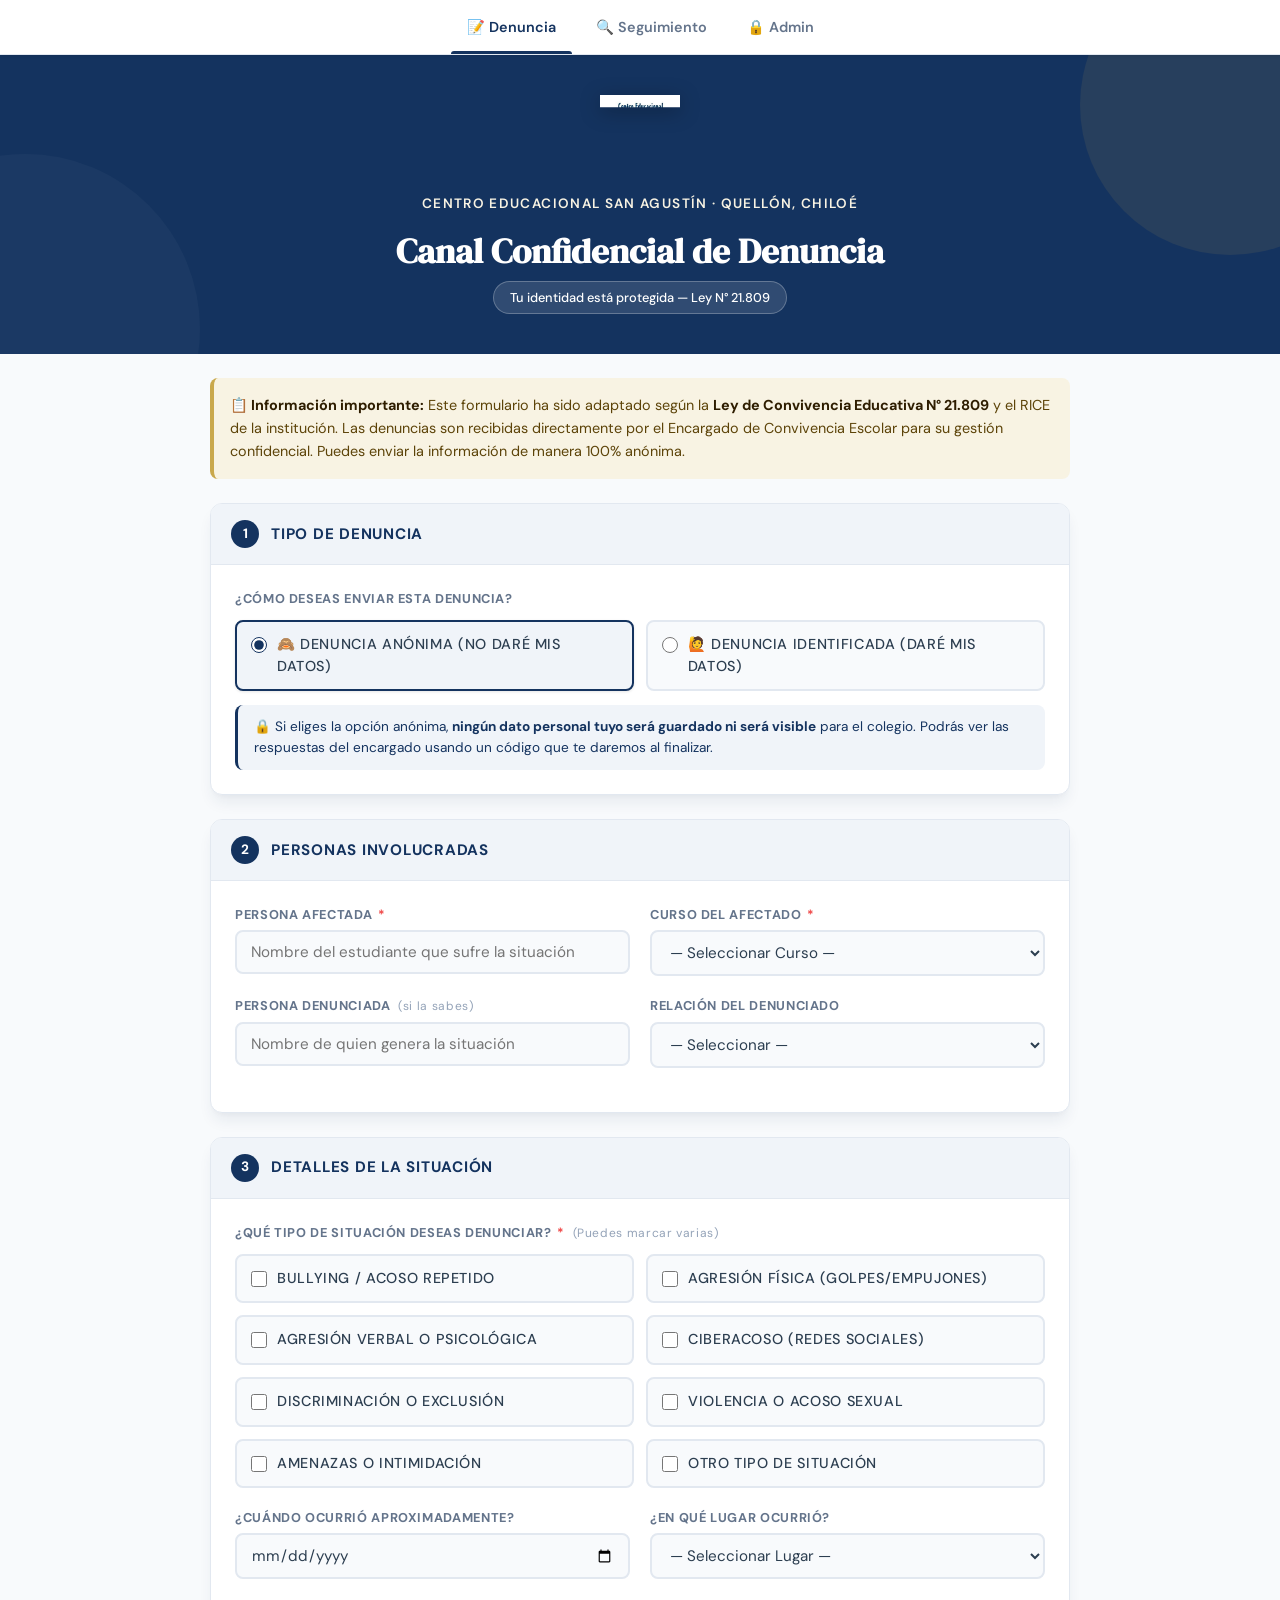
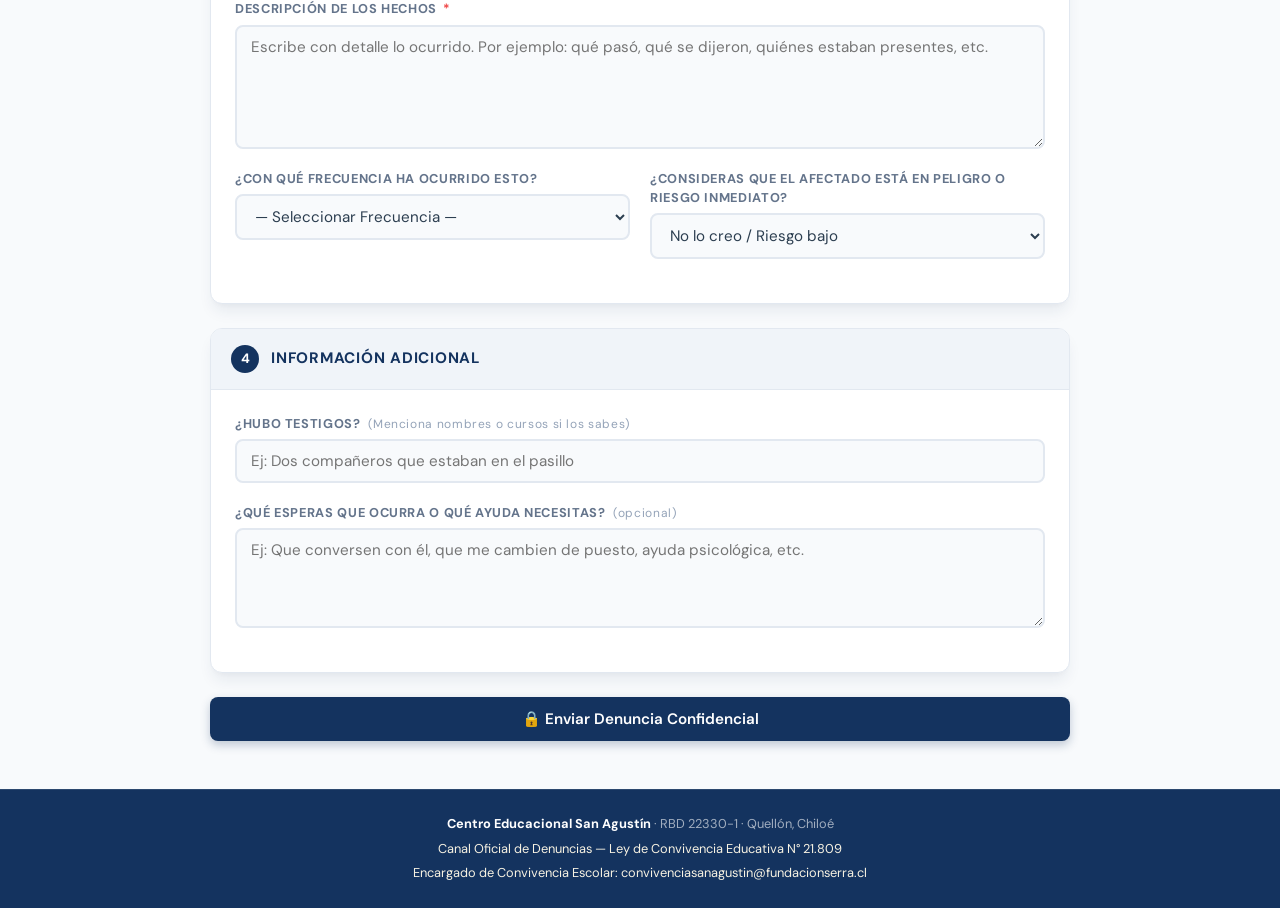
==== commit 888e74ce: "Actualización botón de imprimir e interfaz centra" ====
--- a/index.html
+++ b/index.html
@@ -5,16 +5,14 @@
   <meta name="viewport" content="width=device-width, initial-scale=1.0">
   <title>Canal Confidencial de Denuncia — C.E. San Agustín</title>
   <link rel="stylesheet" href="style.css">
+  <link rel="icon" type="image/png" href="logo.png">
+  <link rel="apple-touch-icon" href="logo.png">
 </head>
 <body>
 
   <!-- NAVEGACIÓN PRINCIPAL (TABS) -->
   <nav class="navbar">
     <div class="nav-container">
-      <a href="#" class="nav-brand" onclick="switchTab('denuncia')">
-        <img src="[data-uri]" alt="Logo Colegio San Agustín">
-        <span>C.E. San Agustín</span>
-      </a>
       <div class="nav-menu">
         <button class="nav-link active" onclick="switchTab('denuncia')">📝 Denuncia</button>
         <button class="nav-link" onclick="switchTab('seguimiento')">🔍 Seguimiento</button>
--- a/style.css
+++ b/style.css
@@ -59,7 +59,7 @@
   max-width: 900px;
   margin: 0 auto;
   display: flex;
-  justify-content: space-between;
+  justify-content: center;
   align-items: center;
   padding: 0 20px;
 }
@@ -989,3 +989,82 @@
   padding: 6px 12px;
   font-size: 0.85rem;
 }
+
+/* MEDIA PRINT FOR ADMIN REPORT */
+@media print {
+  /* Hide all normal body elements */
+  body * {
+    visibility: hidden;
+  }
+
+  /* Show only the admin detail container and its children */
+  #admin-detail-container,
+  #admin-detail-container * {
+    visibility: visible;
+  }
+
+  /* Position the detail container to the top-left of the page */
+  #admin-detail-container {
+    position: absolute;
+    left: 0;
+    top: 0;
+    width: 100%;
+    border: none !important;
+    box-shadow: none !important;
+    padding: 0 !important;
+    margin: 0 !important;
+    background: white !important;
+  }
+
+  /* Hide elements that are not useful for a physical report */
+  .no-print,
+  #admin-detail-container button,
+  #admin-detail-container .admin-actions-card {
+    display: none !important;
+    height: 0 !important;
+    margin: 0 !important;
+    padding: 0 !important;
+    border: none !important;
+  }
+
+  /* Page styling for printing */
+  @page {
+    size: letter;
+    margin: 2cm;
+  }
+
+  body {
+    background: white !important;
+    color: #000 !important;
+    font-size: 11pt !important;
+  }
+
+  /* Form styling inside print */
+  .detail-block h4 {
+    color: #475569 !important;
+    border-bottom: 1px solid #cbd5e1 !important;
+    padding-bottom: 2px !important;
+    font-size: 9pt !important;
+  }
+
+  .detail-block p {
+    color: #000 !important;
+    font-size: 11pt !important;
+    margin-bottom: 12px !important;
+  }
+
+  .detail-block.full p {
+    background: #f8fafc !important;
+    border: 1px solid #cbd5e1 !important;
+    color: #000 !important;
+    padding: 10px !important;
+  }
+
+  .badge {
+    border: 1px solid #475569 !important;
+    background: transparent !important;
+    color: #000 !important;
+    font-size: 9pt !important;
+    padding: 2px 6px !important;
+  }
+}
